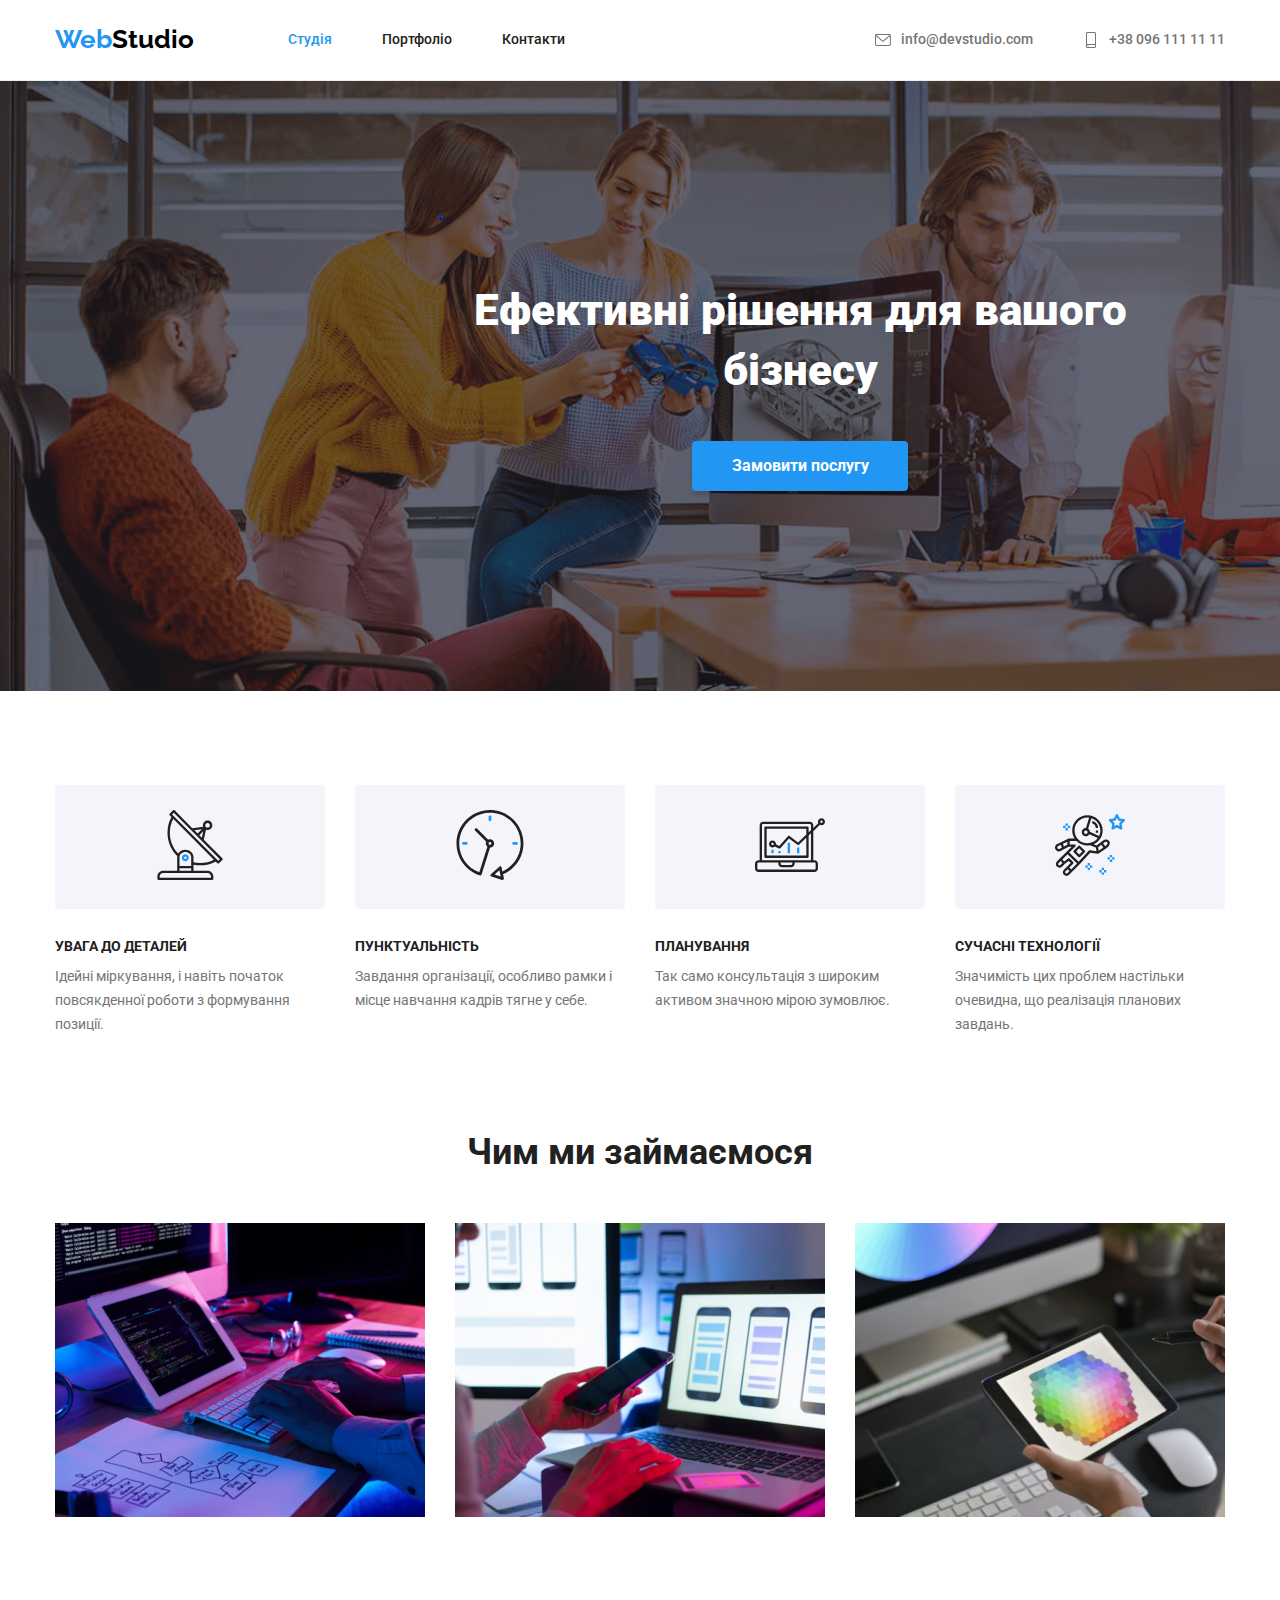
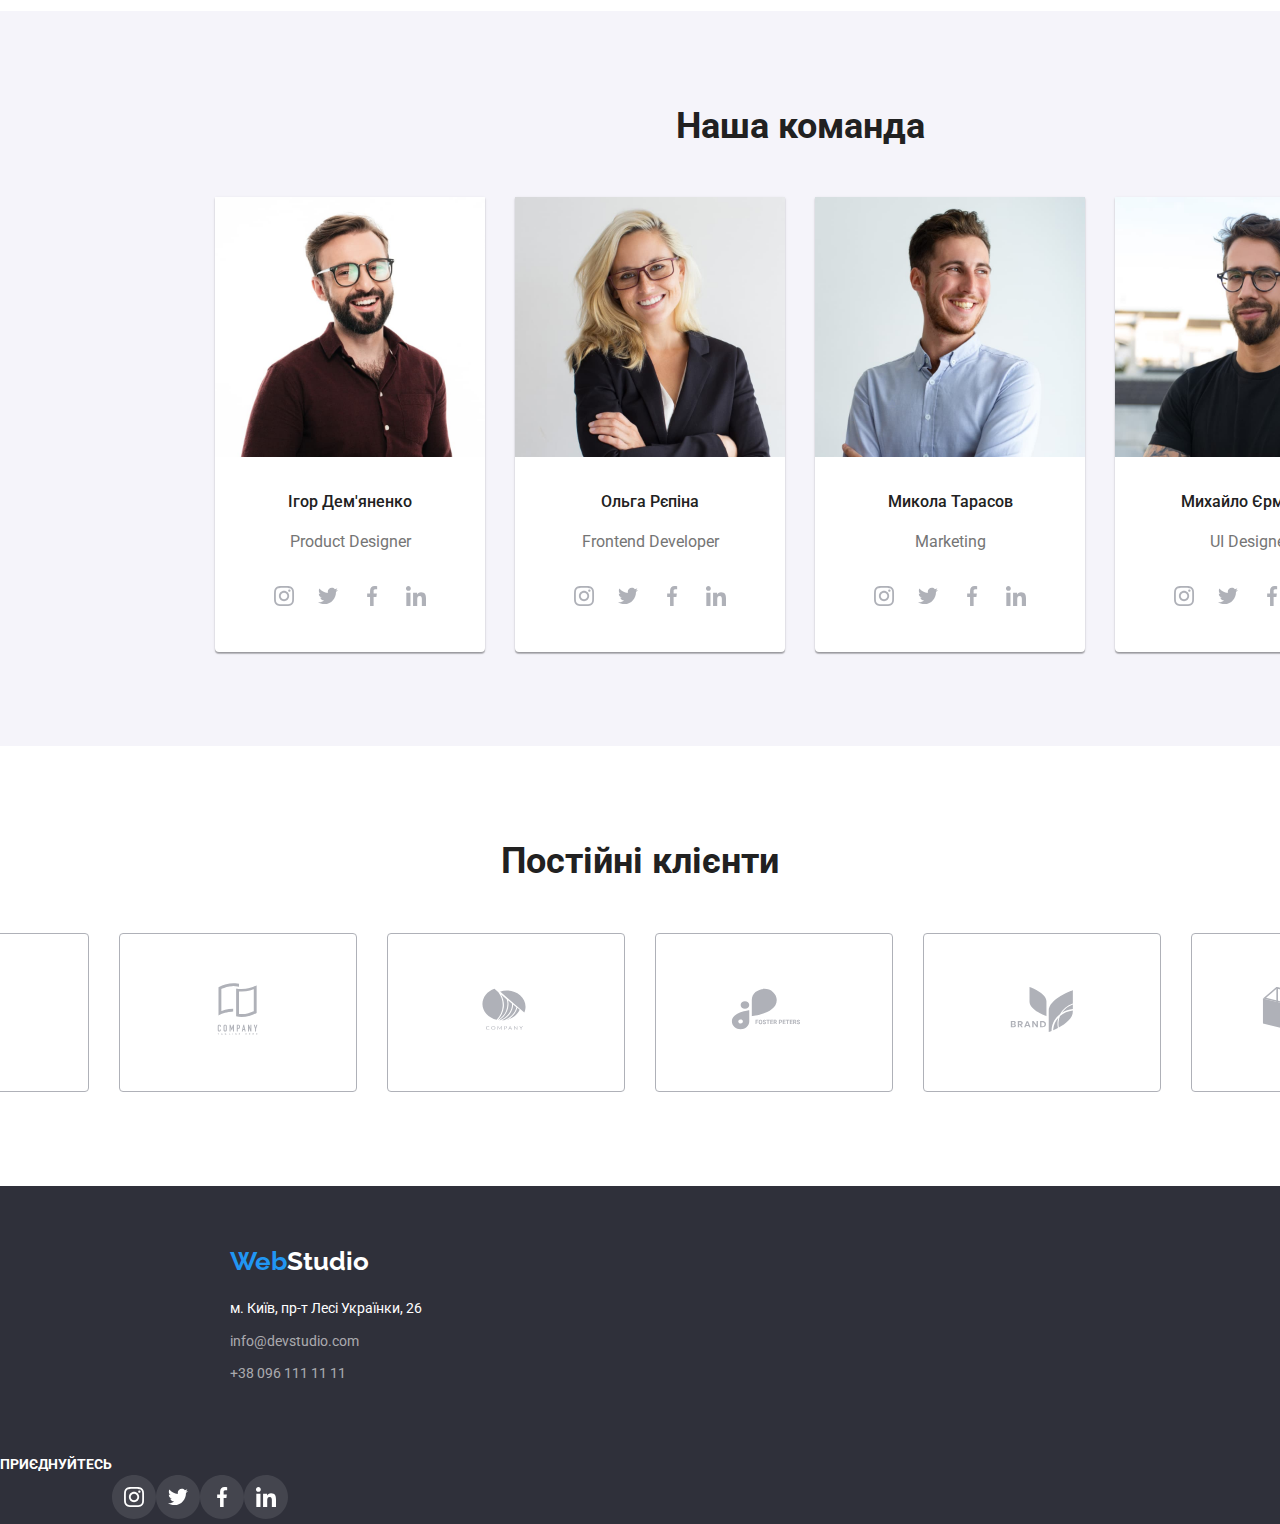
==== index.html @ e1cbcb82 "Add sprite" ====
<!DOCTYPE html>
<html lang="ru">
  <head>
    <meta charset="UTF-8" />
    <meta http-equiv="X-UA-Compatible" content="IE=edge" />
    <meta name="viewport" content="width=device-width, initial-scale=1.0" />
    <title>Git rules!</title>
    <link rel="preconnect" href="https://fonts.googleapis.com" />
    <link rel="preconnect" href="https://fonts.gstatic.com" crossorigin />
    <link
      href="https://fonts.googleapis.com/css2?family=Raleway:wght@700&family=Roboto:wght@400;500;700;900&display=swap"
      rel="stylesheet"
    />
    <link
      rel="stylesheet"
      href="https://cdnjs.cloudflare.com/ajax/libs/modern-normalize/1.1.0/modern-normalize.min.css"
    />
    <link rel="stylesheet" href="./css/styles.css" />
  </head>

  <body>
    <header class="header-border">
      <div class="conteiner main-nav">
        <nav class="main-nav">
          <a href="index.html" class="logo"><span>Web</span>Studio</a>
          <ul class="site-nav nav-item list indent">
            <li class="item"><a href="" class="nav-link current">Студія</a></li>
            <li class="item"><a href="portfolio.html" class="nav-link">Портфоліо</a></li>
            <li class="item"><a href="" class="nav-link">Контакти</a></li>
          </ul>
        </nav>
        
        <ul class="auth-nav site-nav list indent">
          <li class="item">
            <a href="#mailto:info@devstudio.com" class="nav-link contacts-header contact-icon"
              ><svg viewBox="0 0 100 100" width="16" class="contact-svg icon shape-codepen">
                <use xlink:href="/images/icons.svg#icon-mail"></use>
              </svg>info@devstudio.com</a
            >
          </li>
          <li class="item">
            <a href="#tel:+380961111111" class="nav-link contacts-header contact-icon"><svg viewBox="0 0 100 100" width="16" class="contact-svg icon shape-codepen">
              <use xlink:href="/images/icons.svg#icon-tel"></use>
            </svg>+38 096 111 11 11</a>
          </li>
        </ul>
      </div>
    </header>
    <main class="main">
      <section class="hero">
        <div class="conteiner">
          <h1 class="hero-text">Ефективні рішення для вашого бізнесу</h1>
          <button type="button" class="hero-btn">Замовити послугу</button>
        </div>
      </section>
      <!-- About -->
      <section class="section">
        <div class="conteiner about-padding">
          <h2 hidden>УВАГА ДО ДЕТАЛЕЙ</h2>
          <ul class="site-nav list about-item">
            <li class="about-flex ">
              <div class="about-icon">
              <svg viewBox="0 0 100 100" width="70" class="icon-element">
                <use xlink:href="/images/icons.svg#icon-antenna"></use>
              </svg></div>
              <h3 class="about-title">УВАГА ДО ДЕТАЛЕЙ</h3>
              <p class="about-text">
                Ідейні міркування, і навіть початок повсякденної роботи з формування позиції.
              </p>
            </li>
            <li class="about-flex">
              <div class="about-icon">
                <svg viewBox="0 0 100 100" width="70" class="icon-element">
                  <use xlink:href="/images/icons.svg#icon-clock"></use>
                </svg></div>
              <h3 class="about-title">ПУНКТУАЛЬНІСТЬ</h3>
              <p class="about-text">
                Завдання організації, особливо рамки і місце навчання кадрів тягне у себе.
              </p>
            </li>
            <li class="about-flex">
              <div class="about-icon">
                <svg viewBox="0 0 100 100" width="70" class="icon-element">
                  <use xlink:href="/images/icons.svg#icon-diagram"></use>
                </svg></div>
              <h3 class="about-title">ПЛАНУВАННЯ</h3>
              <p class="about-text">
                Так само консультація з широким активом значною мірою зумовлює.
              </p>
            </li>
            <li class="about-flex">
              <div class="about-icon">
                <svg viewBox="0 0 100 100" width="70" class="icon-element">
                  <use xlink:href="/images/icons.svg#icon-astronaut"></use>
                </svg></div>
              <h3 class="about-title">СУЧАСНІ ТЕХНОЛОГІЇ</h3>
              <p class="about-text">
                Значимість цих проблем настільки очевидна, що реалізація планових завдань.
              </p>
            </li>
          </ul>
        </div>
      </section>
      <section>
        <div class="conteiner img">
          <h2 class="img-title">Чим ми займаємося</h2>
          <ul class="site-nav list img-item">
            <li class="img-flex">
              <img src="./images/tablet.jpg" alt="Планшет клавіатура" width="370" />
            </li>
            <li class="img-flex">
              <img src="./images/phone.jpg" alt="Телефон" width="370" />
            </li>
            <li class="img-flex">
              <img src="./images/tablet-2.jpg" alt="Планшет" width="370" />
            </li>
          </ul>
        </div>
      </section>
      <section class="team-our section">
        <div class="conteiner team">
          <h2 class="general-title">Наша команда</h2>
          <ul class="site-nav list team-item">
            <li class="team-flex team-bgc">
              <img src="./images/human-1.jpg" alt="Ігор Дем'яненко" width="270" />
              <div class="container-name">
                <h3 class="name">Ігор Дем'яненко</h3>
                <p class="name-text">Product Designer</p>
                <ul class="team-social list">
                  <li class="social-item">
                    <a href="">
                      <svg viewBox="0 0 100 100" width="44" class="icon shape-codepen">
                        <use xlink:href="/images/icons.svg#icon-instagram"></use>
                      </svg>
                    </a>
                  </li>
                  <li class="social-item">
                    <a href="">
                      <svg viewBox="0 0 100 100" width="44" class="icon shape-codepen">
                        <use xlink:href="/images/icons.svg#icon-twitter"></use>
                      </svg>
                    </a></li>
                  <li class="social-item">
                    <a href="">
                      <svg viewBox="0 0 100 100" width="44" class="icon shape-codepen">
                        <use xlink:href="/images/icons.svg#icon-facebook"></use>
                      </svg>
                    </a></li>
                  <li class="social-item">
                    <a href="">
                      <svg viewBox="0 0 100 100" width="44" class="icon shape-codepen">
                        <use xlink:href="/images/icons.svg#icon-linkedin"></use>
                      </svg>
                    </a></li>
                </ul>
              </div>
            </li>
            <li class="team-flex team-bgc">
              <img src="./images/human-2.jpg" alt="Ольга Рєпіна" width="270" />
              <div class="container-name">
                <h3 class="name">Ольга Рєпіна</h3>
                <p class="name-text">Frontend Developer</p>
                <ul class="team-social list">
                  <li class="social-item">
                    <a href="">
                      <svg viewBox="0 0 100 100" width="44" class="icon shape-codepen">
                        <use xlink:href="/images/icons.svg#icon-instagram"></use>
                      </svg>
                    </a>
                  </li>
                  <li class="social-item">
                    <a href="">
                      <svg viewBox="0 0 100 100" width="44" class="icon shape-codepen">
                        <use xlink:href="/images/icons.svg#icon-twitter"></use>
                      </svg>
                    </a></li>
                  <li class="social-item">
                    <a href="">
                      <svg viewBox="0 0 100 100" width="44" class="icon shape-codepen">
                        <use xlink:href="/images/icons.svg#icon-facebook"></use>
                      </svg>
                    </a></li>
                  <li class="social-item">
                    <a href="">
                      <svg viewBox="0 0 100 100" width="44" class="icon shape-codepen">
                        <use xlink:href="/images/icons.svg#icon-linkedin"></use>
                      </svg>
                    </a></li>
                </ul>
              </div>
            </li>
            <li class="team-flex team-bgc">
              <img src="./images/human-3.jpg" alt="Микола Тарасов" width="270" />
              <div class="container-name">
                <h3 class="name">Микола Тарасов</h3>
                <p class="name-text">Marketing</p>
                <ul class="team-social list">
                  <li class="social-item">
                    <a href="">
                      <svg viewBox="0 0 100 100" width="44" class="icon shape-codepen">
                        <use xlink:href="/images/icons.svg#icon-instagram"></use>
                      </svg>
                    </a>
                  </li>
                  <li class="social-item">
                    <a href="">
                      <svg viewBox="0 0 100 100" width="44" class="icon shape-codepen">
                        <use xlink:href="/images/icons.svg#icon-twitter"></use>
                      </svg>
                    </a></li>
                  <li class="social-item">
                    <a href="">
                      <svg viewBox="0 0 100 100" width="44" class="icon shape-codepen">
                        <use xlink:href="/images/icons.svg#icon-facebook"></use>
                      </svg>
                    </a></li>
                  <li class="social-item">
                    <a href="">
                      <svg viewBox="0 0 100 100" width="44" class="icon shape-codepen">
                        <use xlink:href="/images/icons.svg#icon-linkedin"></use>
                      </svg>
                    </a></li>
                </ul>
              </div>
            </li>
            <li class="team-flex team-bgc">
              <img src="./images/human-4.jpg" alt="Михайло Єрмаков" width="270" />
              <div class="container-name">
                <h3 class="name">Михайло Єрмаков</h3>
                <p class="name-text">UI Designer</p>
                <ul class="team-social list">
                  <li class="social-item">
                    <a href="">
                      <svg viewBox="0 0 100 100" width="44" class="icon shape-codepen">
                        <use xlink:href="/images/icons.svg#icon-instagram"></use>
                      </svg>
                    </a>
                  </li>
                  <li class="social-item">
                    <a href="">
                      <svg viewBox="0 0 100 100" width="44" class="icon shape-codepen">
                        <use xlink:href="/images/icons.svg#icon-twitter"></use>
                      </svg>
                    </a></li>
                  <li class="social-item">
                    <a href="">
                      <svg viewBox="0 0 100 100" width="44" class="icon shape-codepen">
                        <use xlink:href="/images/icons.svg#icon-facebook"></use>
                      </svg>
                    </a></li>
                  <li class="social-item">
                    <a href="">
                      <svg viewBox="0 0 100 100" width="44" class="icon shape-codepen">
                        <use xlink:href="/images/icons.svg#icon-linkedin"></use>
                      </svg>
                    </a></li>
                </ul>
              </div>
            </li>
          </ul>
        </div>
      </section>
      <section class="clients">
        <h2 class="clients-title">Постійні клієнти</h2>
        <ul class="list clients-list">
          <li class="clients-logo"><a class="client-link" href="">
            <svg viewBox="0 0 106 60" width="106" height="60" class="icon-clients clients-border">
              <use xlink:href="/images/icons.svg#icon-client1"></use>
            </svg>
          </a></li>
          <li class="clients-logo"><a href="">
            <svg viewBox="0 0 100 100" width="106" class="icon shape-codepen">
              <use xlink:href="/images/icons.svg#icon-client4"></use>
            </svg>
          </a></li>
          <li class="clients-logo"><a href="">
            <svg viewBox="0 0 100 100" width="106" class="icon shape-codepen">
              <use xlink:href="/images/icons.svg#icon-client2"></use>
            </svg>
          </a></li>
          <li class="clients-logo"><a href="">
            <svg viewBox="0 0 100 100" width="106" class="icon shape-codepen">
              <use xlink:href="/images/icons.svg#icon-client5"></use>
            </svg>
          </a></li>
          <li class="clients-logo"><a href="">
            <svg viewBox="0 0 100 100" width="106" class="icon shape-codepen">
              <use xlink:href="/images/icons.svg#icon-client3"></use>
            </svg>
          </a></li>
          <li class="clients-logo"><a href="">
            <svg viewBox="0 0 100 100" width="106" class="icon shape-codepen">
              <use xlink:href="/images/icons.svg#icon-client6"></use>
            </svg>
          </a></li>
        </ul>
      </section>
    </main>
    <footer class="footer-item">
      <div class="conteiner footer-padding">
        <a href="index.html" class="logo logo-footer logo-top"><span>Web</span>Studio</a>
        <address class="address-footer">
          <ul class="list footer-flex">
            <li class="footer-link">
              <a
                href="https://goo.gl/maps/oDGecrBfa1tS1iLr5"
                target="_blank"
                rel="noopener nofollow noreferrer"
                class="address-list"
                >м. Київ, пр-т Лесі Українки, 26</a
              >
            </li>
            <li class="footer-link">
              <a
                id="mailto:info@devstudio.com"
                href="mailto:info@devstudio.com"
                class="address-list contacts"
                >info@devstudio.com</a
              >
            </li>
            <li class="footer-link">
              <a id="tel:+380961111111" href="tel:+380961111111" class="address-list contacts"
                >+38 096 111 11 11</a
              >
            </li>
          </ul>
        </div>
        </address>

      <div class="social-footer">
        <p><b class="title-soc">приєднуйтесь</b></p>
        <ul class="social-list list color-fill">
          <li><a href="">
            <svg viewBox="0 0 100 100" width="44" class="icon-footer shape-codepen">
              <use xlink:href="/images/icons.svg#icon-instagram-f"></use>
            </svg>
          </a></li>
          <li><a href="">
            <svg viewBox="0 0 100 100" width="44" class="icon shape-codepen">
              <use xlink:href="/images/icons.svg#icon-twitter-f"></use>
            </svg>
          </a></li>
          <li><a href="">
            <svg viewBox="0 0 100 100" width="44" class="icon shape-codepen">
              <use xlink:href="/images/icons.svg#icon-facebook-f"></use>
            </svg>
          </a></li>
          <li><a href="">
            <svg viewBox="0 0 100 100" width="44" class="icon shape-codepen">
              <use xlink:href="/images/icons.svg#icon-linkedin-f"></use>
            </svg>
          </a></li>
        </ul>
      </div>
    </footer>
  </body>
</html>
---- css/styles.css ----
body {
  font-family: 'Roboto', sans-serif;
  font-size: 16px;
  color: #212121;
}

:root {
  --transitional-text-color: #2196f3;
  --title-text-color: #212121;
  --logo-text-color: #000000;
  --grey-text-color: #757575;
  --btn-background-filter: #f5f4fa;
  --btn-white-color: #ffffff;
  --color-fon-site: #2f303a;
  --rgba-text-color: rgba(255, 255, 255, 0.6);
  --bgc-border-portfolio: #eeeeee;
  --border-icon-logo: #AFB1B8;
}

h1,
h2,
h3,
p,
ul {
  margin: 0;
}

img {
  display: block;
}

.conteiner {
  margin: 0 auto;
  padding: 0 auto;
  width: 1200px;
  padding-left: 15px;
  padding-right: 15px;
}

.header-border {
  border-bottom-width: 1px;
  border-bottom-style: solid;
  border-color: #ececec;
}

.logo {
  text-decoration: none;
  font-family: 'Raleway', sans-serif;
  font-weight: 700;
  font-size: 26px;
  line-height: 1.2;
  color: var(--logo-text-color);
}

.logo span {
  color: var(--transitional-text-color);
}

.list {
  padding: 0;
  margin: 0;
  list-style: none;
}

/* Site nav */
.main-nav {
  display: flex;
  align-items: center;
}

.site-nav .nav-link {
  text-decoration: none;
}

.site-nav {
  display: flex;
}

.indent {
  margin-left: 94px;
}

.nav-item .item + .item {
  margin-left: 50px;
}

.nav-link {
  display: block;
  color: var(--title-text-color);
  font-weight: 500;
  font-size: 14px;
  line-height: 1.14;
  padding-top: 32px;
  padding-bottom: 32px;
}

.auth-nav {
  display: flex;
  margin-left: auto;
}

.auth-nav .item + .item {
  margin-left: 50px;
}

.contacts-header {
  color: var(--grey-text-color);
}

.contact-svg {
  margin: 0;
  padding: 0;
  margin-right: 10px;
}

.site-nav .nav-link:hover,
.site-nav .nav-link:focus {
  color: var(--transitional-text-color);
}

.site-nav .nav-link.current {
  color: var(--transitional-text-color);
}

/* Portfolio */
.btn-text {
  list-style: none;
}

.cards {
  margin: 0 auto;
  padding-top: 94px;
  padding-bottom: 94px;
}

.auth-btn {
  display: flex;
  align-items: center;
  margin-left: 0;
  margin-right: 0;
  padding-left: 0;
  justify-content: center;
  margin-bottom: 50px;
}

.auth-btn .inted-btn + .inted-btn {
  margin-left: 8px;
}

.btn-filter {
  font-family: 'Roboto', sans-serif;
  font-weight: 500;
  font-size: 16px;
  text-align: center;
  line-height: 1.6;
  color: var(--title-text-color);
  background: var(--btn-background-filter);
  border-radius: 4px;
  padding: 6px 32px;
  border: none;
  cursor: pointer;
  min-width: 73px;
}

.btn-filter:hover,
.btn-filter:focus {
  color: var(--btn-white-color);
  background: var(--transitional-text-color);
  box-shadow: 0px 3px 1px rgba(0, 0, 0, 0.1), 0px 1px 2px rgba(0, 0, 0, 0.08),
    0px 2px 2px rgba(0, 0, 0, 0.12);
  border-radius: 4px;
}

.about-cards {
  display: flex;
  flex-wrap: wrap;
  /* gap: 30px; */
}

.cards-flex {
  width: 370px;
  margin-right: 30px;
  margin-bottom: 30px;
}

.cards-flex:hover {
  box-shadow: 0px 1px 1px rgba(0, 0, 0, 0.12), 0px 4px 4px rgba(0, 0, 0, 0.06), 1px 4px 6px rgba(0, 0, 0, 0.16);
}

.cards-flex:nth-child(3n) {
  margin-right: 0;
}

.cards-flex:nth-child(n + 7) {
  margin-bottom: 0;
}

.cards-title {
  margin-bottom: 4px;
  font-weight: 700;
  font-size: 18px;
  line-height: 2;
  color: var(--title-text-color);
}

.cards-text {
  line-height: 1.87;
  color: var(--grey-text-color);
}

.container-cards {
  padding: 20px 24px;
  border-left: 1px solid var(--bgc-border-portfolio);
  border-bottom: 1px solid var(--bgc-border-portfolio);
  border-right: 1px solid var(--bgc-border-portfolio);
  margin-top: -4px;
}

/* Maim section */
.hero {
  background: var(--color-fon-site);
  text-align: center;
  width: 1600px;
  background-image: linear-gradient(rgba(47, 48, 58, 0.4), rgba(47, 48, 58, 0.4)),
    url(../images/bg-fon.png);
  background-repeat: no-repeat;
  background-size: cover;
  margin-right: auto;
  margin-left: auto;
  padding-top: 200px;
  padding-bottom: 200px;
}

.hero-text {
  margin: 0 auto;
  margin-bottom: 40px;
  font-weight: 900;
  font-size: 44px;
  line-height: 1.36;
  color: var(--btn-white-color);
  width: 696px;
}

.hero-btn {
  margin: 0 auto;
  font-family: 'Roboto', sans-serif;
  font-weight: 700;
  font-size: 16px;
  line-height: 1.9;
  text-align: center;
  color: var(--btn-white-color);
  background: var(--transitional-text-color);
  box-shadow: 0px 4px 4px rgba(0, 0, 0, 0.15);
  border-radius: 4px;
  padding: 10px 34px;
  border: none;
  min-width: 216px;
  /* cursor: pointer; */
}

/* About section */
.about-title {
  margin-top: 0;
  margin-bottom: 10px;
  font-weight: 700;
  font-size: 14px;
  line-height: 1.14;
  color: var(--title-text-color);
}

.conteiner.about-text {
  margin-top: 0;
  padding-bottom: 0;
}

.section {
  padding-top: 94px;
  padding-bottom: 94px;
}

.about-icon {
  background: #f5f4fa;
  padding: 25px 100px;
  border-radius: 4px;
  margin-bottom: 30px;
}

.about-item {
  display: flex;
  flex-wrap: wrap;
}

.about-flex {
  width: 270px;
  margin-right: 30px;
}

.about-flex:nth-child(4n) {
  margin-right: 0;
}

.about-text {
  margin-top: 0;
  margin-bottom: 0;
  font-size: 14px;
  line-height: 1.7;
  color: var(--grey-text-color);
}

/* img section */
.img {
  margin: 0 auto;
  padding-bottom: 94px;
}

.img-item {
  flex-wrap: wrap;
}

.img-flex {
  max-width: 370px;
  margin-right: 30px;
}

.img-nogap {
  height: auto;
}

.img-flex:nth-child(3n) {
  margin-right: 0;
}

.img-title {
  margin: 0;
  margin-top: 0;
  margin-bottom: 50px;
  text-align: center;
  font-weight: 700;
  font-size: 36px;
  line-height: 1.17;
  color: var(--title-text-color);
}

.no-gap.img-nogap {
  display: block;
}

.team-our {
  background: var(--btn-background-filter);
  margin-right: auto;
  margin-left: auto;
  width: 1600px;
}

.team {
  margin-top: 0;
  margin-bottom: 0;
}

.team-item {
  display: flex;
  flex-wrap: wrap;
}

.team-flex {
  width: 270px;
  margin-right: 30px;
  box-shadow: 0px 1px 3px rgba(0, 0, 0, 0.12), 0px 1px 1px rgba(0, 0, 0, 0.14),
    0px 2px 1px rgba(0, 0, 0, 0.2);
  border-radius: 0px 0px 4px 4px;
}

.team-flex:nth-child(4n) {
  margin-right: 0;
}
.general-title {
  margin: 0;
  padding-bottom: 50px;
  text-align: center;
  font-weight: 700;
  font-size: 36px;
  line-height: 1.17;
  color: var(--title-text-color);
}

/* Team section */
.name {
  margin: 0 auto;
  margin-bottom: 10px;
  text-align: center;
  font-weight: 500;
  font-size: 16px;
  line-height: 1.9;
  color: var(--title-text-color);
}

.team-bgc {
  background-color: var(--btn-white-color);
}

.name-text {
  margin: 0;
  margin-bottom: 16px;
  font-size: 16px;
  text-align: center;
  line-height: 1.9;
  color: #757575;
}

.team-social {
  display: flex;
  justify-content: center;
}

.container-name {
  padding: 30px 32px;
}

/* Clients section */

.clients {
  padding-top: 94px;
  padding-bottom: 94px;
}

.clients-list {
  display: flex;
  justify-content: center;
  margin: 0;
  padding: 0;
}

.contact-icon {
  display: flex;
  margin: 0;
  padding: 0;
}

.clients-logo {
  margin: 0;
  padding: 0;
  border: 1px solid var(--border-icon-logo);
  border-radius: 4px;
  padding: 23px 65px;
  margin-right: 30px;
}

.icon-clients {
  
}

.clients-logo:nth-child(6n) {
  margin-right: 0;
}

.clients-title {
font-weight: 700;
font-size: 36px;
line-height: 1.2;
text-align: center;
color: var(--title-text-color);
padding-bottom: 50px;
}

/* Footer section */
.logo-footer {
  text-decoration: none;
  font-family: 'Raleway', sans-serif;
  font-weight: 700;
  font-size: 26px;
  line-height: 1.2;
  color: var(--btn-white-color);
  margin-bottom: 20px;
}

.footer-flex {
  width: 231px;
}

.footer-item {
  margin-right: auto;
  margin-left: auto;
  /* margin-top: 0; */
  background-color: var(--color-fon-site);
  width: 1600px;
}

.footer-padding {
  margin-right: 0;
  margin-left: 215px;
  padding-top: 60px;
  padding-bottom: 60px;
}

.address-footer {
  /* margin-right: 0; */
  width: 231px;
}

.logo-top {
  display: inline-block;
}

.address-list {
  text-decoration: none;
  font-style: normal;
  font-size: 14px;
  line-height: 1.7;
  color: var(--btn-white-color);
}

.footer-link {
  margin-top: 0;
  margin-bottom: 9px;
}

.address-list:hover,
.address-list:focus {
  color: var(--transitional-text-color);
  border-radius: 4px;
}

.contacts {
  color: var(--rgba-text-color);
}

.item-socf:nth-child(4n) {
  margin-right: 0;
}

.title-soc {
  font-weight: 700;
  font-size: 14px;
  line-height: 1.2;
  text-transform: uppercase;
  color: var(--btn-white-color);
}

.social-footer {
  display: flex;
}

.social-list {
  display: flex;
  flex-wrap: wrap;
  margin-top: 20px;
}

.color-fill svg {
  fill: #000000;
}
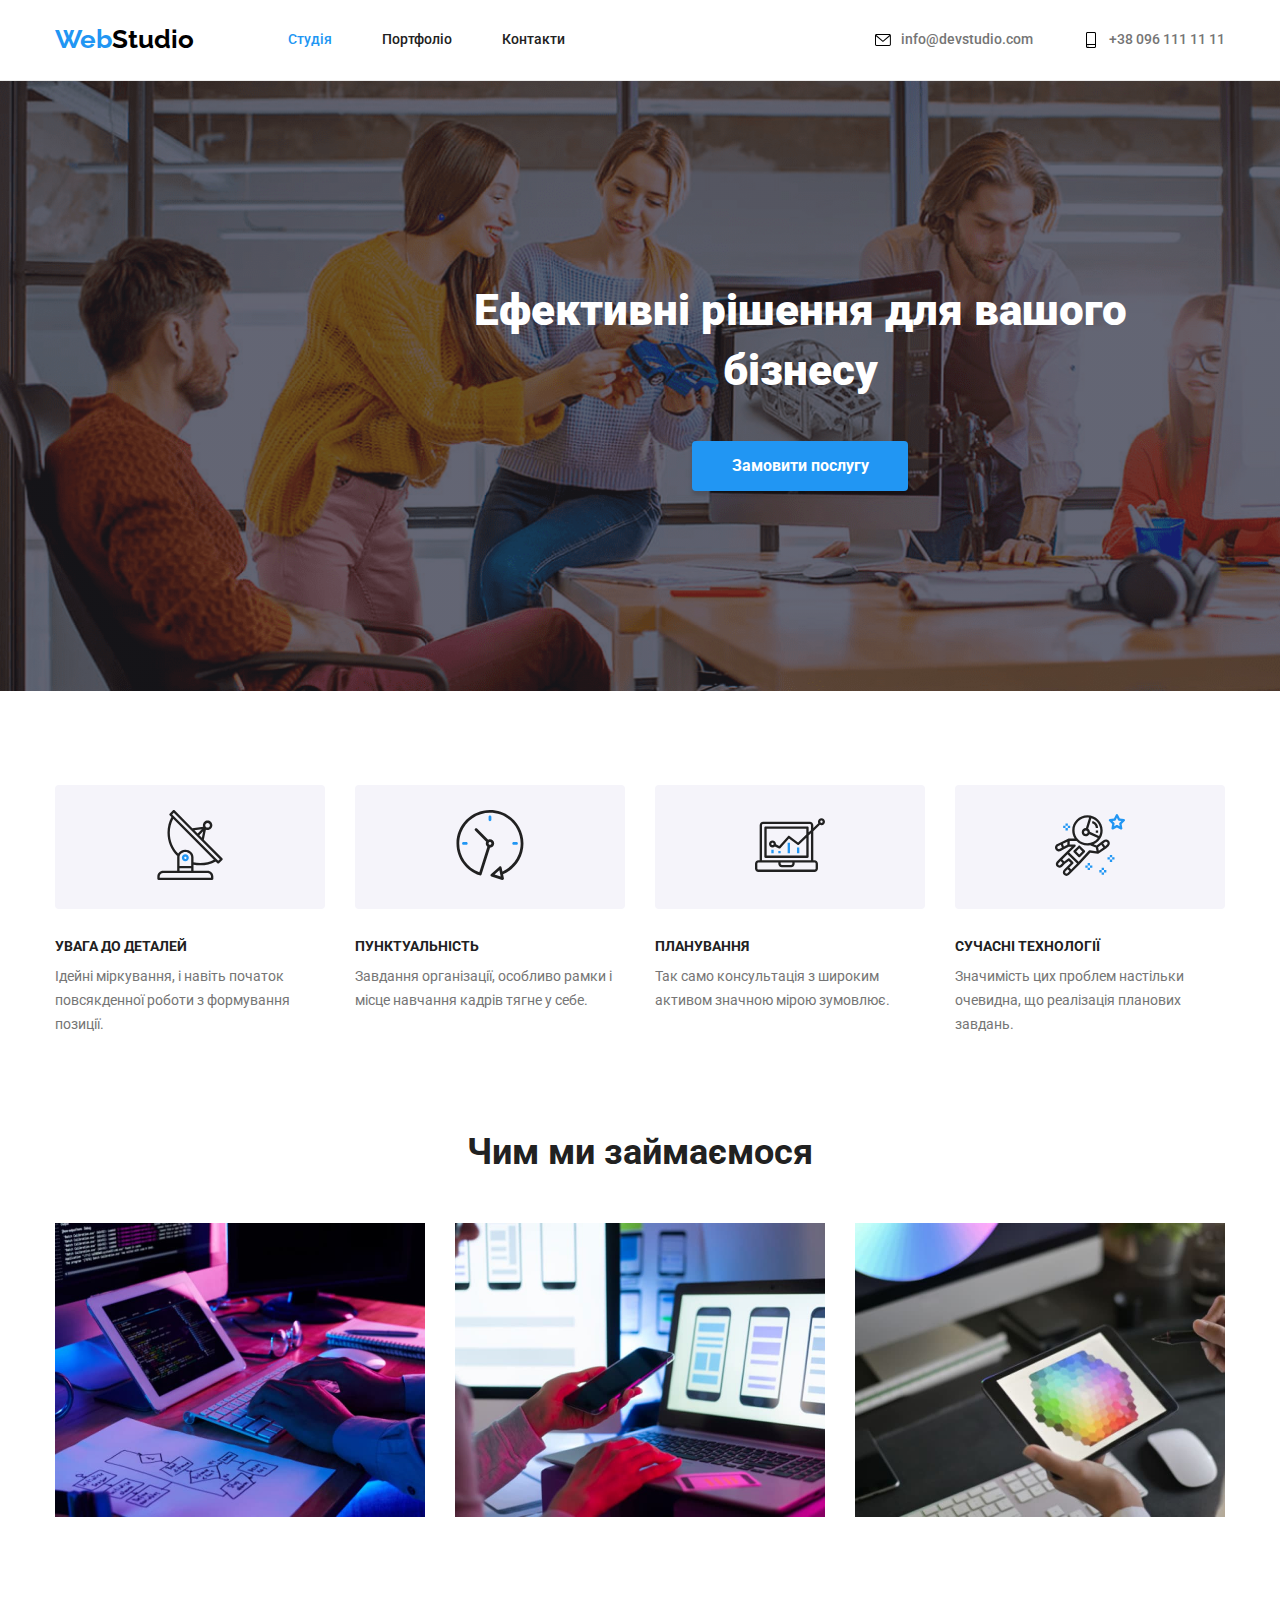
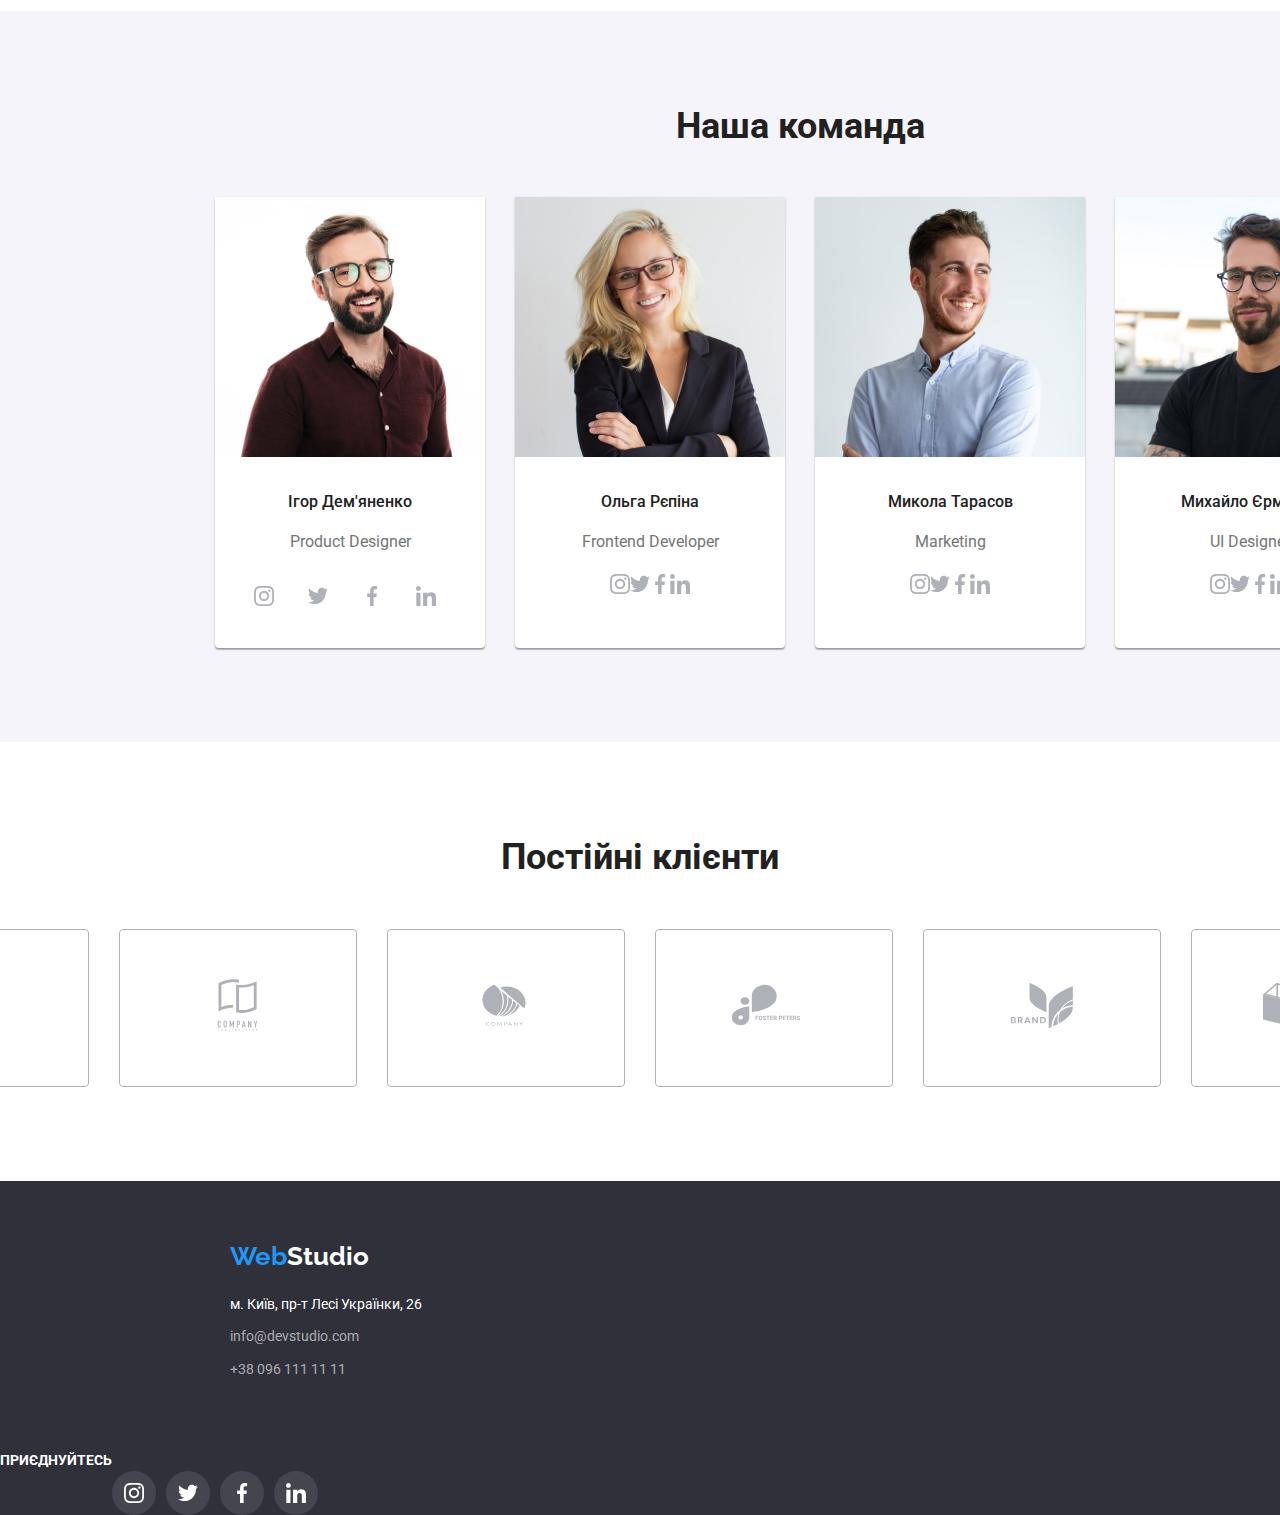
==== commit 0459b804: "add hover (start)" ====
--- a/index.html
+++ b/index.html
@@ -32,14 +32,15 @@
         
         <ul class="auth-nav site-nav list indent">
           <li class="item">
-            <a href="#mailto:info@devstudio.com" class="nav-link contacts-header contact-icon"
+            <a href="#mailto:info@devstudio.com" class="nav-link contacts-header contact-icon color-contact"
               ><svg viewBox="0 0 100 100" width="16" class="contact-svg icon shape-codepen">
                 <use xlink:href="/images/icons.svg#icon-mail"></use>
               </svg>info@devstudio.com</a
             >
           </li>
           <li class="item">
-            <a href="#tel:+380961111111" class="nav-link contacts-header contact-icon"><svg viewBox="0 0 100 100" width="16" class="contact-svg icon shape-codepen">
+            <a href="#tel:+380961111111" class="nav-link contacts-header contact-icon color-contact">
+              <svg viewBox="0 0 100 100" width="16" class="contact-svg icon shape-codepen">
               <use xlink:href="/images/icons.svg#icon-tel"></use>
             </svg>+38 096 111 11 11</a>
           </li>
@@ -128,27 +129,27 @@
                 <p class="name-text">Product Designer</p>
                 <ul class="team-social list">
                   <li class="social-item">
-                    <a href="">
-                      <svg viewBox="0 0 100 100" width="44" class="icon shape-codepen">
+                    <a class="team-icon" href="">
+                      <svg viewBox="0 0 100 100" width="20" class="icon shape-codepen">
                         <use xlink:href="/images/icons.svg#icon-instagram"></use>
                       </svg>
                     </a>
                   </li>
                   <li class="social-item">
-                    <a href="">
-                      <svg viewBox="0 0 100 100" width="44" class="icon shape-codepen">
+                    <a class="team-icon" href="">
+                      <svg viewBox="0 0 100 100" width="20" class="icon shape-codepen">
                         <use xlink:href="/images/icons.svg#icon-twitter"></use>
                       </svg>
                     </a></li>
                   <li class="social-item">
-                    <a href="">
-                      <svg viewBox="0 0 100 100" width="44" class="icon shape-codepen">
+                    <a class="team-icon" href="">
+                      <svg viewBox="0 0 100 100" width="20" class="icon shape-codepen">
                         <use xlink:href="/images/icons.svg#icon-facebook"></use>
                       </svg>
                     </a></li>
                   <li class="social-item">
-                    <a href="">
-                      <svg viewBox="0 0 100 100" width="44" class="icon shape-codepen">
+                    <a class="team-icon" href="">
+                      <svg viewBox="0 0 100 100" width="20" class="icon shape-codepen">
                         <use xlink:href="/images/icons.svg#icon-linkedin"></use>
                       </svg>
                     </a></li>
@@ -163,26 +164,26 @@
                 <ul class="team-social list">
                   <li class="social-item">
                     <a href="">
-                      <svg viewBox="0 0 100 100" width="44" class="icon shape-codepen">
+                      <svg viewBox="0 0 100 100" width="20" class="icon shape-codepen">
                         <use xlink:href="/images/icons.svg#icon-instagram"></use>
                       </svg>
                     </a>
                   </li>
                   <li class="social-item">
                     <a href="">
-                      <svg viewBox="0 0 100 100" width="44" class="icon shape-codepen">
+                      <svg viewBox="0 0 100 100" width="20" class="icon shape-codepen">
                         <use xlink:href="/images/icons.svg#icon-twitter"></use>
                       </svg>
                     </a></li>
                   <li class="social-item">
                     <a href="">
-                      <svg viewBox="0 0 100 100" width="44" class="icon shape-codepen">
+                      <svg viewBox="0 0 100 100" width="20" class="icon shape-codepen">
                         <use xlink:href="/images/icons.svg#icon-facebook"></use>
                       </svg>
                     </a></li>
                   <li class="social-item">
                     <a href="">
-                      <svg viewBox="0 0 100 100" width="44" class="icon shape-codepen">
+                      <svg viewBox="0 0 100 100" width="20" class="icon shape-codepen">
                         <use xlink:href="/images/icons.svg#icon-linkedin"></use>
                       </svg>
                     </a></li>
@@ -197,26 +198,26 @@
                 <ul class="team-social list">
                   <li class="social-item">
                     <a href="">
-                      <svg viewBox="0 0 100 100" width="44" class="icon shape-codepen">
+                      <svg viewBox="0 0 100 100" width="20" class="icon shape-codepen">
                         <use xlink:href="/images/icons.svg#icon-instagram"></use>
                       </svg>
                     </a>
                   </li>
                   <li class="social-item">
                     <a href="">
-                      <svg viewBox="0 0 100 100" width="44" class="icon shape-codepen">
+                      <svg viewBox="0 0 100 100" width="20" class="icon shape-codepen">
                         <use xlink:href="/images/icons.svg#icon-twitter"></use>
                       </svg>
                     </a></li>
                   <li class="social-item">
                     <a href="">
-                      <svg viewBox="0 0 100 100" width="44" class="icon shape-codepen">
+                      <svg viewBox="0 0 100 100" width="20" class="icon shape-codepen">
                         <use xlink:href="/images/icons.svg#icon-facebook"></use>
                       </svg>
                     </a></li>
                   <li class="social-item">
                     <a href="">
-                      <svg viewBox="0 0 100 100" width="44" class="icon shape-codepen">
+                      <svg viewBox="0 0 100 100" width="20" class="icon shape-codepen">
                         <use xlink:href="/images/icons.svg#icon-linkedin"></use>
                       </svg>
                     </a></li>
@@ -231,26 +232,26 @@
                 <ul class="team-social list">
                   <li class="social-item">
                     <a href="">
-                      <svg viewBox="0 0 100 100" width="44" class="icon shape-codepen">
+                      <svg viewBox="0 0 100 100" width="20" class="icon shape-codepen">
                         <use xlink:href="/images/icons.svg#icon-instagram"></use>
                       </svg>
                     </a>
                   </li>
                   <li class="social-item">
                     <a href="">
-                      <svg viewBox="0 0 100 100" width="44" class="icon shape-codepen">
+                      <svg viewBox="0 0 100 100" width="20" class="icon shape-codepen">
                         <use xlink:href="/images/icons.svg#icon-twitter"></use>
                       </svg>
                     </a></li>
                   <li class="social-item">
                     <a href="">
-                      <svg viewBox="0 0 100 100" width="44" class="icon shape-codepen">
+                      <svg viewBox="0 0 100 100" width="20" class="icon shape-codepen">
                         <use xlink:href="/images/icons.svg#icon-facebook"></use>
                       </svg>
                     </a></li>
                   <li class="social-item">
                     <a href="">
-                      <svg viewBox="0 0 100 100" width="44" class="icon shape-codepen">
+                      <svg viewBox="0 0 100 100" width="20" class="icon shape-codepen">
                         <use xlink:href="/images/icons.svg#icon-linkedin"></use>
                       </svg>
                     </a></li>
@@ -260,7 +261,8 @@
           </ul>
         </div>
       </section>
-      <section class="clients">
+      <section class="clients section">
+        <div class="conteiner">
         <h2 class="clients-title">Постійні клієнти</h2>
         <ul class="list clients-list">
           <li class="clients-logo"><a class="client-link" href="">
@@ -294,6 +296,7 @@
             </svg>
           </a></li>
         </ul>
+      </div>
       </section>
     </main>
     <footer class="footer-item">
@@ -330,23 +333,23 @@
       <div class="social-footer">
         <p><b class="title-soc">приєднуйтесь</b></p>
         <ul class="social-list list color-fill">
-          <li><a href="">
-            <svg viewBox="0 0 100 100" width="44" class="icon-footer shape-codepen">
+          <li><a class="fill-fotter" href="">
+            <svg viewBox="0 0 100 100" width="20" class="icon-footer">
               <use xlink:href="/images/icons.svg#icon-instagram-f"></use>
             </svg>
           </a></li>
-          <li><a href="">
-            <svg viewBox="0 0 100 100" width="44" class="icon shape-codepen">
+          <li><a class="fill-fotter" href="">
+            <svg viewBox="0 0 100 100" width="20" class="icon">
               <use xlink:href="/images/icons.svg#icon-twitter-f"></use>
             </svg>
           </a></li>
-          <li><a href="">
-            <svg viewBox="0 0 100 100" width="44" class="icon shape-codepen">
+          <li><a class="fill-fotter" href="">
+            <svg viewBox="0 0 100 100" width="20" class="icon">
               <use xlink:href="/images/icons.svg#icon-facebook-f"></use>
             </svg>
           </a></li>
-          <li><a href="">
-            <svg viewBox="0 0 100 100" width="44" class="icon shape-codepen">
+          <li><a class="fill-fotter" href="">
+            <svg viewBox="0 0 100 100" width="20" class="icon">
               <use xlink:href="/images/icons.svg#icon-linkedin-f"></use>
             </svg>
           </a></li>
--- a/css/styles.css
+++ b/css/styles.css
@@ -412,6 +412,24 @@
   justify-content: center;
 }
 
+.team-icon {
+  display: flex;
+  width: 44px;
+  height: 44px;
+  justify-content: center;
+  margin-right: 10px;
+  background: var(--btn-white-color);
+  border-radius: 50%;
+}
+
+.team-icon:hover {
+  background: var(--transitional-text-color);
+}
+
+.team-icon:nth-child(4n) {
+  margin-right: 0;
+}
+
 .container-name {
   padding: 30px 32px;
 }
@@ -480,7 +498,6 @@
 .footer-item {
   margin-right: auto;
   margin-left: auto;
-  /* margin-top: 0; */
   background-color: var(--color-fon-site);
   width: 1600px;
 }
@@ -546,6 +563,20 @@
   margin-top: 20px;
 }
 
-.color-fill svg {
+/* .color-contact { (перенесу в шапку к контактам)
   fill: #000000;
+} */
+
+.fill-fotter {
+  display: flex;
+  width: 44px;
+  height: 44px;
+  margin-right: 10px;
+background: rgba(255, 255, 255, 0.1);
+border-radius: 50%;
+justify-content: center;
+}
+
+.fill-fotter:hover {
+background: var(--transitional-text-color);
 }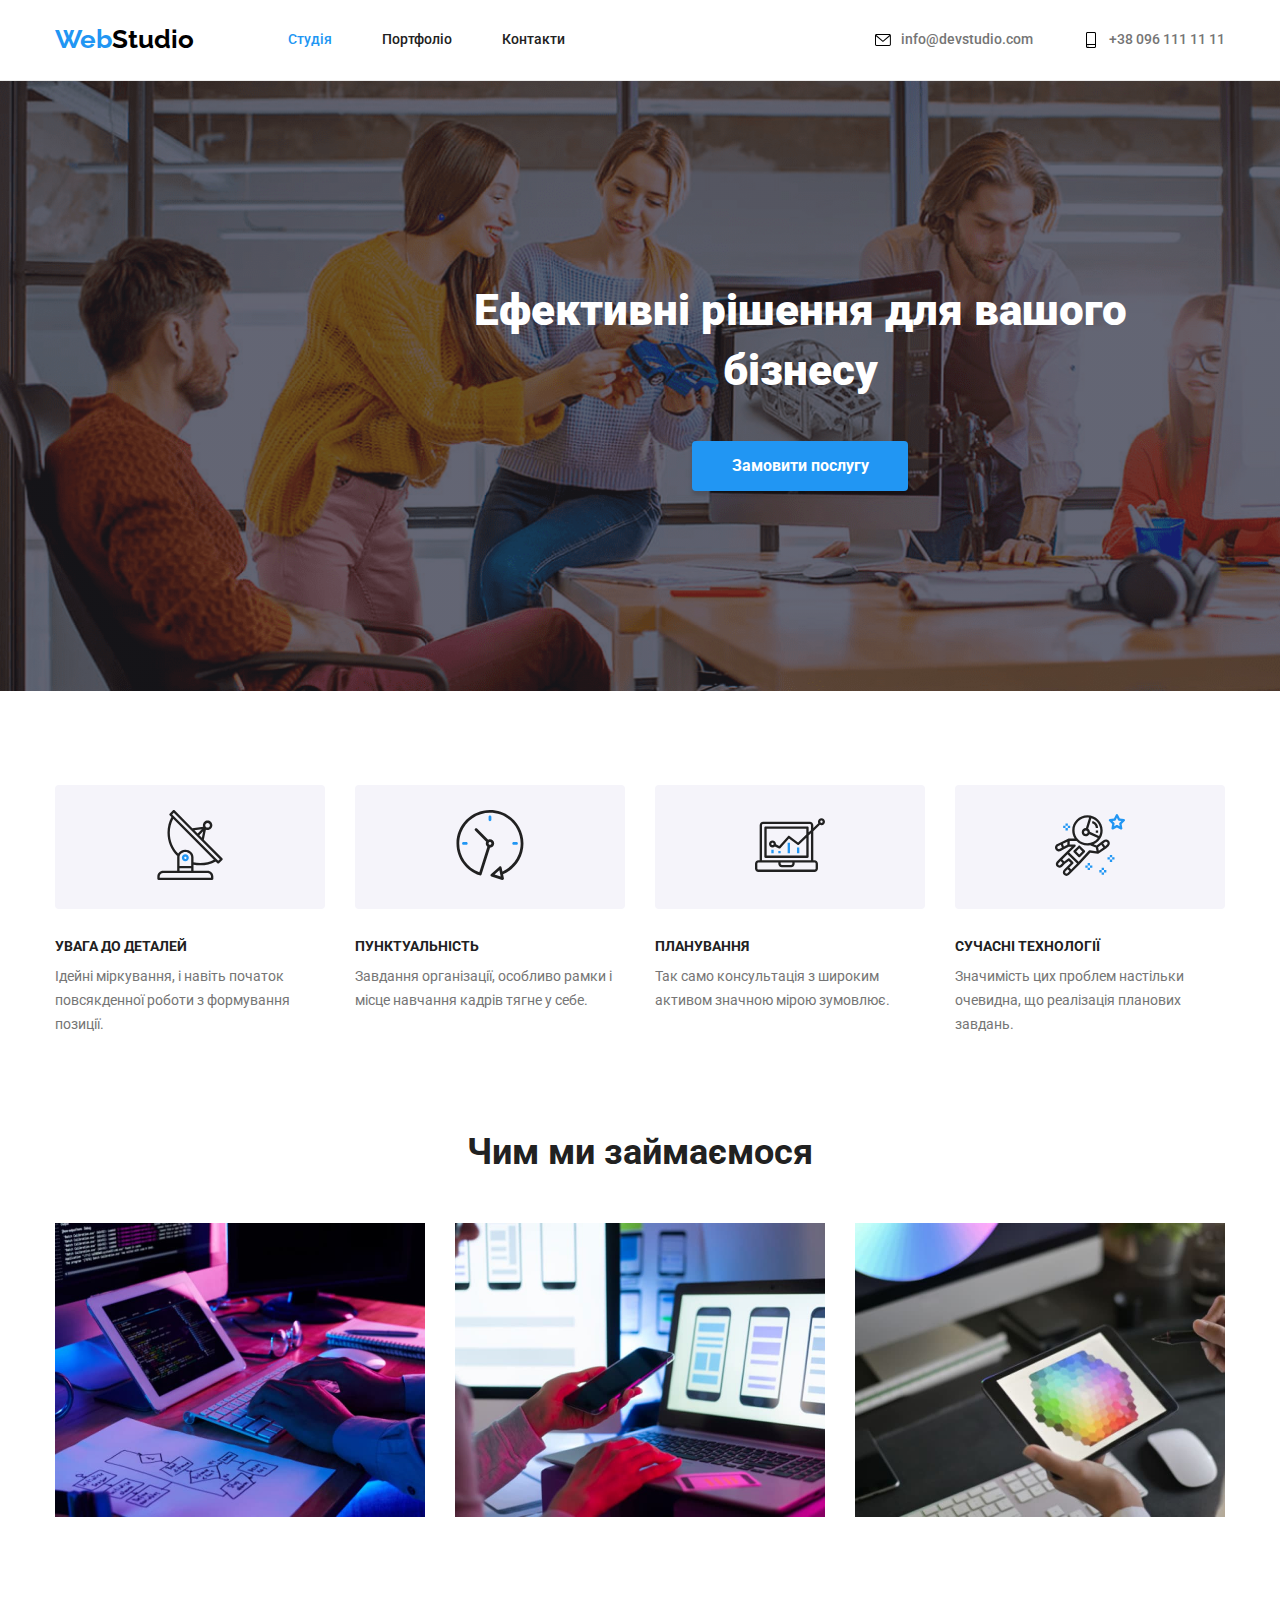
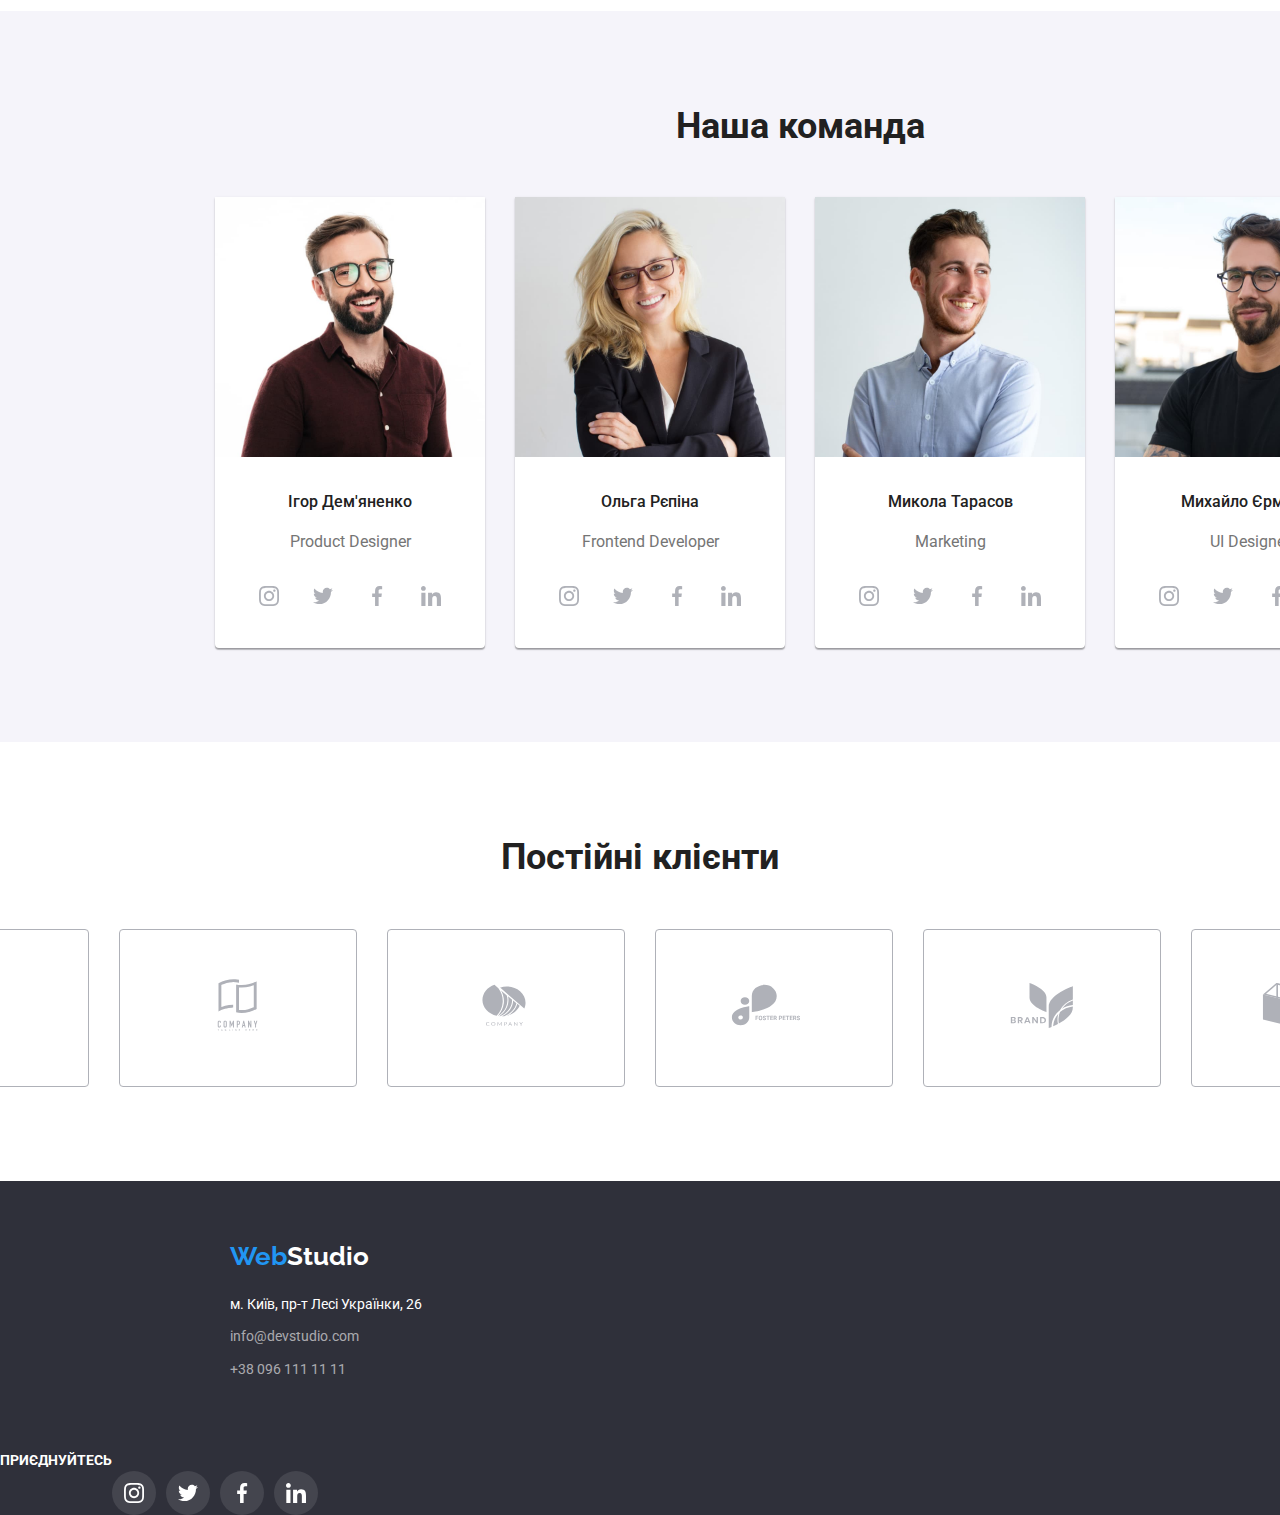
==== commit 0e9b5283: "add hover on Our team" ====
--- a/index.html
+++ b/index.html
@@ -163,26 +163,26 @@
                 <p class="name-text">Frontend Developer</p>
                 <ul class="team-social list">
                   <li class="social-item">
-                    <a href="">
+                    <a class="team-icon" href="">
                       <svg viewBox="0 0 100 100" width="20" class="icon shape-codepen">
                         <use xlink:href="/images/icons.svg#icon-instagram"></use>
                       </svg>
                     </a>
                   </li>
                   <li class="social-item">
-                    <a href="">
+                    <a class="team-icon" href="">
                       <svg viewBox="0 0 100 100" width="20" class="icon shape-codepen">
                         <use xlink:href="/images/icons.svg#icon-twitter"></use>
                       </svg>
                     </a></li>
                   <li class="social-item">
-                    <a href="">
+                    <a class="team-icon" href="">
                       <svg viewBox="0 0 100 100" width="20" class="icon shape-codepen">
                         <use xlink:href="/images/icons.svg#icon-facebook"></use>
                       </svg>
                     </a></li>
                   <li class="social-item">
-                    <a href="">
+                    <a class="team-icon" href="">
                       <svg viewBox="0 0 100 100" width="20" class="icon shape-codepen">
                         <use xlink:href="/images/icons.svg#icon-linkedin"></use>
                       </svg>
@@ -197,26 +197,26 @@
                 <p class="name-text">Marketing</p>
                 <ul class="team-social list">
                   <li class="social-item">
-                    <a href="">
+                    <a class="team-icon" href="">
                       <svg viewBox="0 0 100 100" width="20" class="icon shape-codepen">
                         <use xlink:href="/images/icons.svg#icon-instagram"></use>
                       </svg>
                     </a>
                   </li>
                   <li class="social-item">
-                    <a href="">
+                    <a class="team-icon" href="">
                       <svg viewBox="0 0 100 100" width="20" class="icon shape-codepen">
                         <use xlink:href="/images/icons.svg#icon-twitter"></use>
                       </svg>
                     </a></li>
                   <li class="social-item">
-                    <a href="">
+                    <a class="team-icon" href="">
                       <svg viewBox="0 0 100 100" width="20" class="icon shape-codepen">
                         <use xlink:href="/images/icons.svg#icon-facebook"></use>
                       </svg>
                     </a></li>
                   <li class="social-item">
-                    <a href="">
+                    <a class="team-icon" href="">
                       <svg viewBox="0 0 100 100" width="20" class="icon shape-codepen">
                         <use xlink:href="/images/icons.svg#icon-linkedin"></use>
                       </svg>
@@ -231,26 +231,26 @@
                 <p class="name-text">UI Designer</p>
                 <ul class="team-social list">
                   <li class="social-item">
-                    <a href="">
+                    <a class="team-icon" href="">
                       <svg viewBox="0 0 100 100" width="20" class="icon shape-codepen">
                         <use xlink:href="/images/icons.svg#icon-instagram"></use>
                       </svg>
                     </a>
                   </li>
                   <li class="social-item">
-                    <a href="">
+                    <a class="team-icon" href="">
                       <svg viewBox="0 0 100 100" width="20" class="icon shape-codepen">
                         <use xlink:href="/images/icons.svg#icon-twitter"></use>
                       </svg>
                     </a></li>
                   <li class="social-item">
-                    <a href="">
+                    <a class="team-icon" href="">
                       <svg viewBox="0 0 100 100" width="20" class="icon shape-codepen">
                         <use xlink:href="/images/icons.svg#icon-facebook"></use>
                       </svg>
                     </a></li>
                   <li class="social-item">
-                    <a href="">
+                    <a class="team-icon" href="">
                       <svg viewBox="0 0 100 100" width="20" class="icon shape-codepen">
                         <use xlink:href="/images/icons.svg#icon-linkedin"></use>
                       </svg>
@@ -266,7 +266,7 @@
         <h2 class="clients-title">Постійні клієнти</h2>
         <ul class="list clients-list">
           <li class="clients-logo"><a class="client-link" href="">
-            <svg viewBox="0 0 106 60" width="106" height="60" class="icon-clients clients-border">
+            <svg viewBox="0 0 106 60" width="106" height="60" class="clients-border">
               <use xlink:href="/images/icons.svg#icon-client1"></use>
             </svg>
           </a></li>
--- a/css/styles.css
+++ b/css/styles.css
@@ -417,16 +417,22 @@
   width: 44px;
   height: 44px;
   justify-content: center;
-  margin-right: 10px;
+  /* margin-right: 10px; */
   background: var(--btn-white-color);
   border-radius: 50%;
+  fill: var(--border-icon-logo);
 }
 
 .team-icon:hover {
   background: var(--transitional-text-color);
-}
-
-.team-icon:nth-child(4n) {
+  fill: var(--btn-white-color);
+}
+
+.social-item {
+  margin-right: 10px;
+}
+
+.social-item:nth-child(4n) {
   margin-right: 0;
 }
 
@@ -461,10 +467,6 @@
   border-radius: 4px;
   padding: 23px 65px;
   margin-right: 30px;
-}
-
-.icon-clients {
-  
 }
 
 .clients-logo:nth-child(6n) {
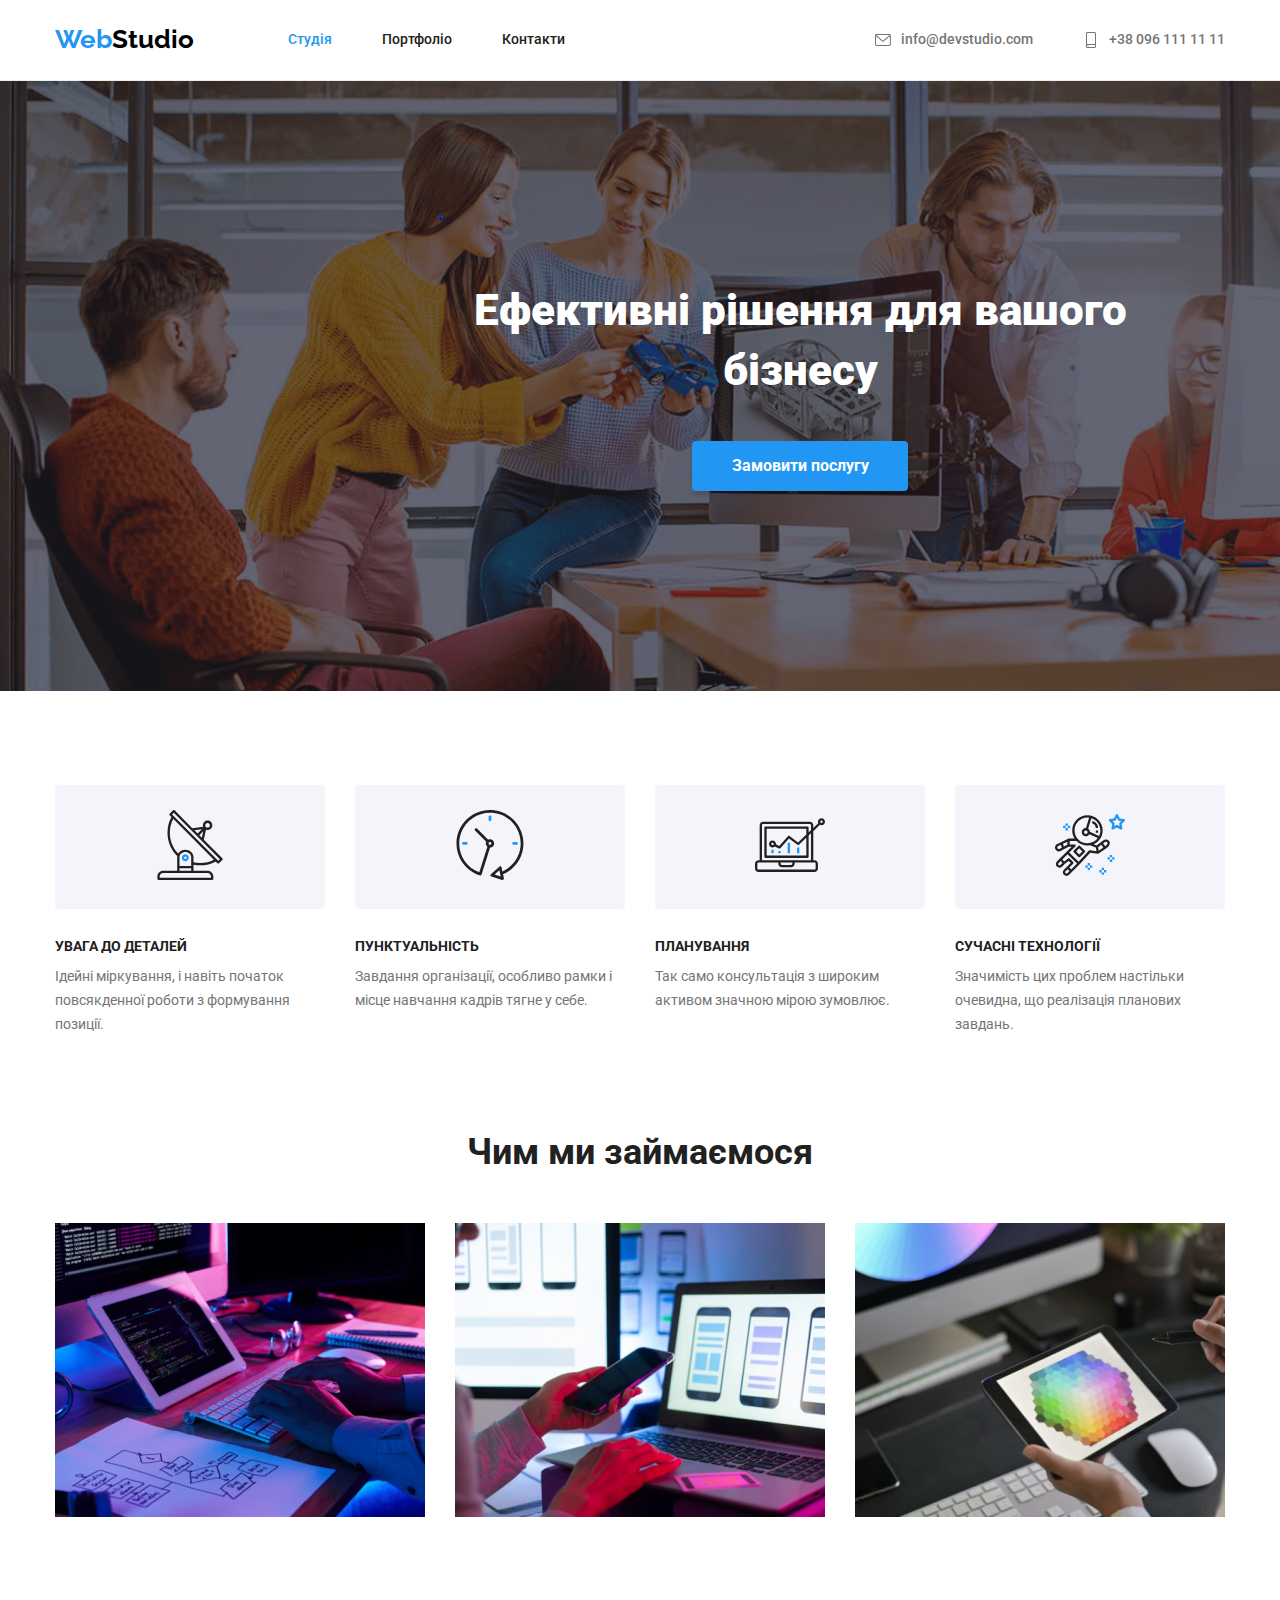
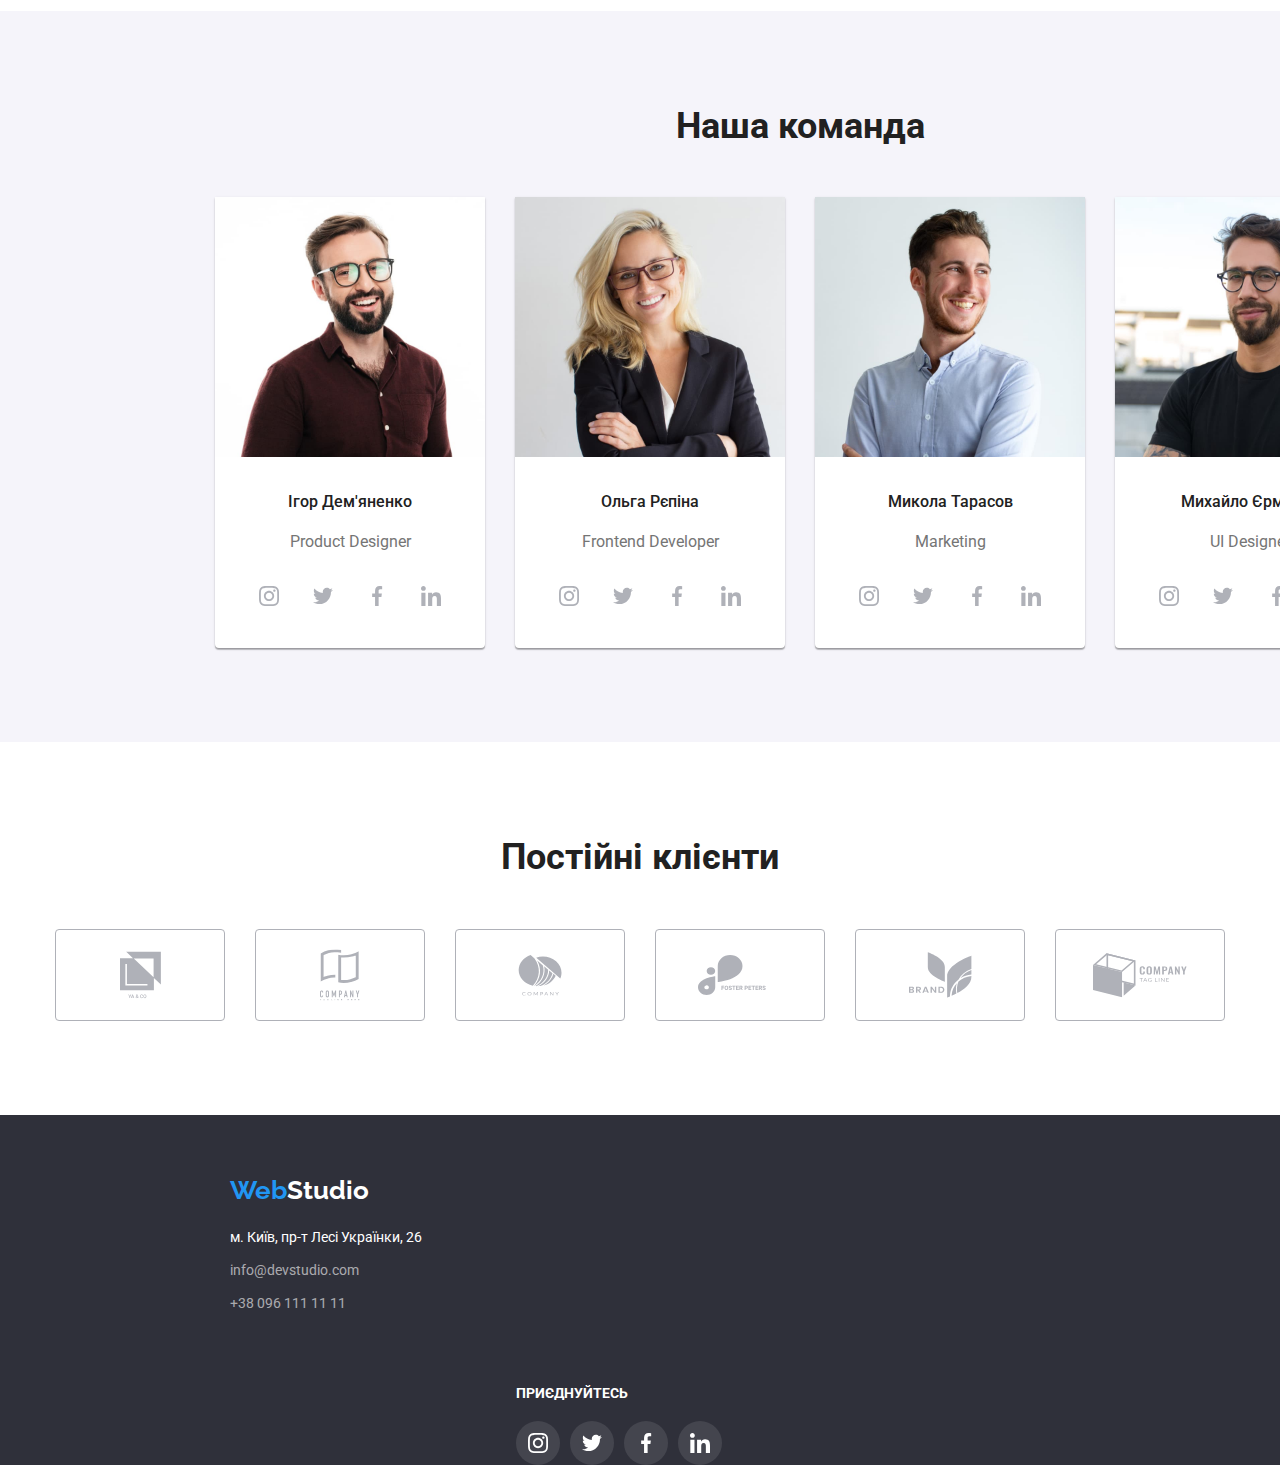
==== commit 0d33d87f: "fixed section Clients" ====
--- a/index.html
+++ b/index.html
@@ -261,37 +261,37 @@
           </ul>
         </div>
       </section>
-      <section class="clients section">
+      <section class="section">
         <div class="conteiner">
         <h2 class="clients-title">Постійні клієнти</h2>
         <ul class="list clients-list">
-          <li class="clients-logo"><a class="client-link" href="">
-            <svg viewBox="0 0 106 60" width="106" height="60" class="clients-border">
+          <li class="client-list"><a class="client-link" href="">
+            <svg viewBox="0 0 28 32" width="41" class="clients-border">
               <use xlink:href="/images/icons.svg#icon-client1"></use>
             </svg>
           </a></li>
-          <li class="clients-logo"><a href="">
-            <svg viewBox="0 0 100 100" width="106" class="icon shape-codepen">
+          <li class="client-list"><a class="client-link" href="">
+            <svg viewBox="0 0 25 32" width="40" class="icon shape-codepen">
+              <use xlink:href="/images/icons.svg#icon-client2"></use>
+            </svg>
+          </a></li>
+          <li class="client-list"><a class="client-link" href="">
+            <svg viewBox="0 0 34 32" width="44" class="icon shape-codepen">
+              <use xlink:href="/images/icons.svg#icon-client3"></use>
+            </svg>
+          </a></li>
+          <li class="client-list"><a class="client-link" href="">
+            <svg viewBox="0 0 65 32" width="84" class="icon shape-codepen">
               <use xlink:href="/images/icons.svg#icon-client4"></use>
             </svg>
           </a></li>
-          <li class="clients-logo"><a href="">
-            <svg viewBox="0 0 100 100" width="106" class="icon shape-codepen">
-              <use xlink:href="/images/icons.svg#icon-client2"></use>
-            </svg>
-          </a></li>
-          <li class="clients-logo"><a href="">
-            <svg viewBox="0 0 100 100" width="106" class="icon shape-codepen">
+          <li class="client-list"><a class="client-link" href="">
+            <svg viewBox="0 0 43 32" width="63" class="icon shape-codepen">
               <use xlink:href="/images/icons.svg#icon-client5"></use>
             </svg>
           </a></li>
-          <li class="clients-logo"><a href="">
-            <svg viewBox="0 0 100 100" width="106" class="icon shape-codepen">
-              <use xlink:href="/images/icons.svg#icon-client3"></use>
-            </svg>
-          </a></li>
-          <li class="clients-logo"><a href="">
-            <svg viewBox="0 0 100 100" width="106" class="icon shape-codepen">
+          <li class="client-list"><a class="client-link" href="">
+            <svg viewBox="0 0 67 32" width="94" class="icon shape-codepen">
               <use xlink:href="/images/icons.svg#icon-client6"></use>
             </svg>
           </a></li>
@@ -331,24 +331,24 @@
         </address>
 
       <div class="social-footer">
-        <p><b class="title-soc">приєднуйтесь</b></p>
+        <h2 class="title-soc">приєднуйтесь</h2>
         <ul class="social-list list color-fill">
-          <li><a class="fill-fotter" href="">
+          <li class="footer-list"><a class="fill-fotter" href="">
             <svg viewBox="0 0 100 100" width="20" class="icon-footer">
               <use xlink:href="/images/icons.svg#icon-instagram-f"></use>
             </svg>
           </a></li>
-          <li><a class="fill-fotter" href="">
+          <li class="footer-list"><a class="fill-fotter" href="">
             <svg viewBox="0 0 100 100" width="20" class="icon">
               <use xlink:href="/images/icons.svg#icon-twitter-f"></use>
             </svg>
           </a></li>
-          <li><a class="fill-fotter" href="">
+          <li class="footer-list"><a class="fill-fotter" href="">
             <svg viewBox="0 0 100 100" width="20" class="icon">
               <use xlink:href="/images/icons.svg#icon-facebook-f"></use>
             </svg>
           </a></li>
-          <li><a class="fill-fotter" href="">
+          <li class="footer-list"><a class="fill-fotter" href="">
             <svg viewBox="0 0 100 100" width="20" class="icon">
               <use xlink:href="/images/icons.svg#icon-linkedin-f"></use>
             </svg>
--- a/css/styles.css
+++ b/css/styles.css
@@ -14,7 +14,7 @@
   --color-fon-site: #2f303a;
   --rgba-text-color: rgba(255, 255, 255, 0.6);
   --bgc-border-portfolio: #eeeeee;
-  --border-icon-logo: #AFB1B8;
+  --border-icon-logo: #afb1b8;
 }
 
 h1,
@@ -184,7 +184,8 @@
 }
 
 .cards-flex:hover {
-  box-shadow: 0px 1px 1px rgba(0, 0, 0, 0.12), 0px 4px 4px rgba(0, 0, 0, 0.06), 1px 4px 6px rgba(0, 0, 0, 0.16);
+  box-shadow: 0px 1px 1px rgba(0, 0, 0, 0.12), 0px 4px 4px rgba(0, 0, 0, 0.06),
+    1px 4px 6px rgba(0, 0, 0, 0.16);
 }
 
 .cards-flex:nth-child(3n) {
@@ -442,14 +443,8 @@
 
 /* Clients section */
 
-.clients {
-  padding-top: 94px;
-  padding-bottom: 94px;
-}
-
 .clients-list {
   display: flex;
-  justify-content: center;
   margin: 0;
   padding: 0;
 }
@@ -460,26 +455,37 @@
   padding: 0;
 }
 
-.clients-logo {
-  margin: 0;
-  padding: 0;
+.client-list {
+  margin-right: 30px;
+}
+
+.client-list:nth-child(6n) {
+  margin-right: 0;
+}
+
+.client-link {
+  display: flex;
+  width: 170px;
+  height: 92px;
   border: 1px solid var(--border-icon-logo);
   border-radius: 4px;
-  padding: 23px 65px;
-  margin-right: 30px;
-}
-
-.clients-logo:nth-child(6n) {
-  margin-right: 0;
+  justify-content: center;
+  fill: var(--border-icon-logo);
+  padding: 16px 32px;
+}
+
+.client-link:hover {
+  border: 1px solid var(--transitional-text-color);
+  fill: var(--transitional-text-color)
 }
 
 .clients-title {
-font-weight: 700;
-font-size: 36px;
-line-height: 1.2;
-text-align: center;
-color: var(--title-text-color);
-padding-bottom: 50px;
+  font-weight: 700;
+  font-size: 36px;
+  line-height: 1.2;
+  text-align: center;
+  color: var(--title-text-color);
+  padding-bottom: 50px;
 }
 
 /* Footer section */
@@ -498,6 +504,8 @@
 }
 
 .footer-item {
+  margin: 0;
+  padding: 0;
   margin-right: auto;
   margin-left: auto;
   background-color: var(--color-fon-site);
@@ -505,14 +513,19 @@
 }
 
 .footer-padding {
+  display: block;
   margin-right: 0;
   margin-left: 215px;
   padding-top: 60px;
   padding-bottom: 60px;
 }
 
+.address-our {
+  display: block;
+  margin-right: 0;
+}
+
 .address-footer {
-  /* margin-right: 0; */
   width: 231px;
 }
 
@@ -548,6 +561,7 @@
 }
 
 .title-soc {
+  margin-bottom: 20px;
   font-weight: 700;
   font-size: 14px;
   line-height: 1.2;
@@ -556,29 +570,41 @@
 }
 
 .social-footer {
-  display: flex;
+display: block;
+margin-left: 516px;
+width: 206px;
 }
 
 .social-list {
   display: flex;
   flex-wrap: wrap;
-  margin-top: 20px;
-}
-
-/* .color-contact { (перенесу в шапку к контактам)
-  fill: #000000;
-} */
+}
+
+.color-contact {
+  fill: var(--grey-text-color);
+}
+
+.color-contact:hover {
+  fill: var(--transitional-text-color);
+}
 
 .fill-fotter {
   display: flex;
   width: 44px;
   height: 44px;
+  background: rgba(255, 255, 255, 0.1);
+  border-radius: 50%;
+  justify-content: center;
+}
+
+.footer-list {
   margin-right: 10px;
-background: rgba(255, 255, 255, 0.1);
-border-radius: 50%;
-justify-content: center;
-}
+}
+
+.footer-list:nth-child(4n) {
+  margin-right: 0;
+} 
 
 .fill-fotter:hover {
-background: var(--transitional-text-color);
-}+  background: var(--transitional-text-color);
+}
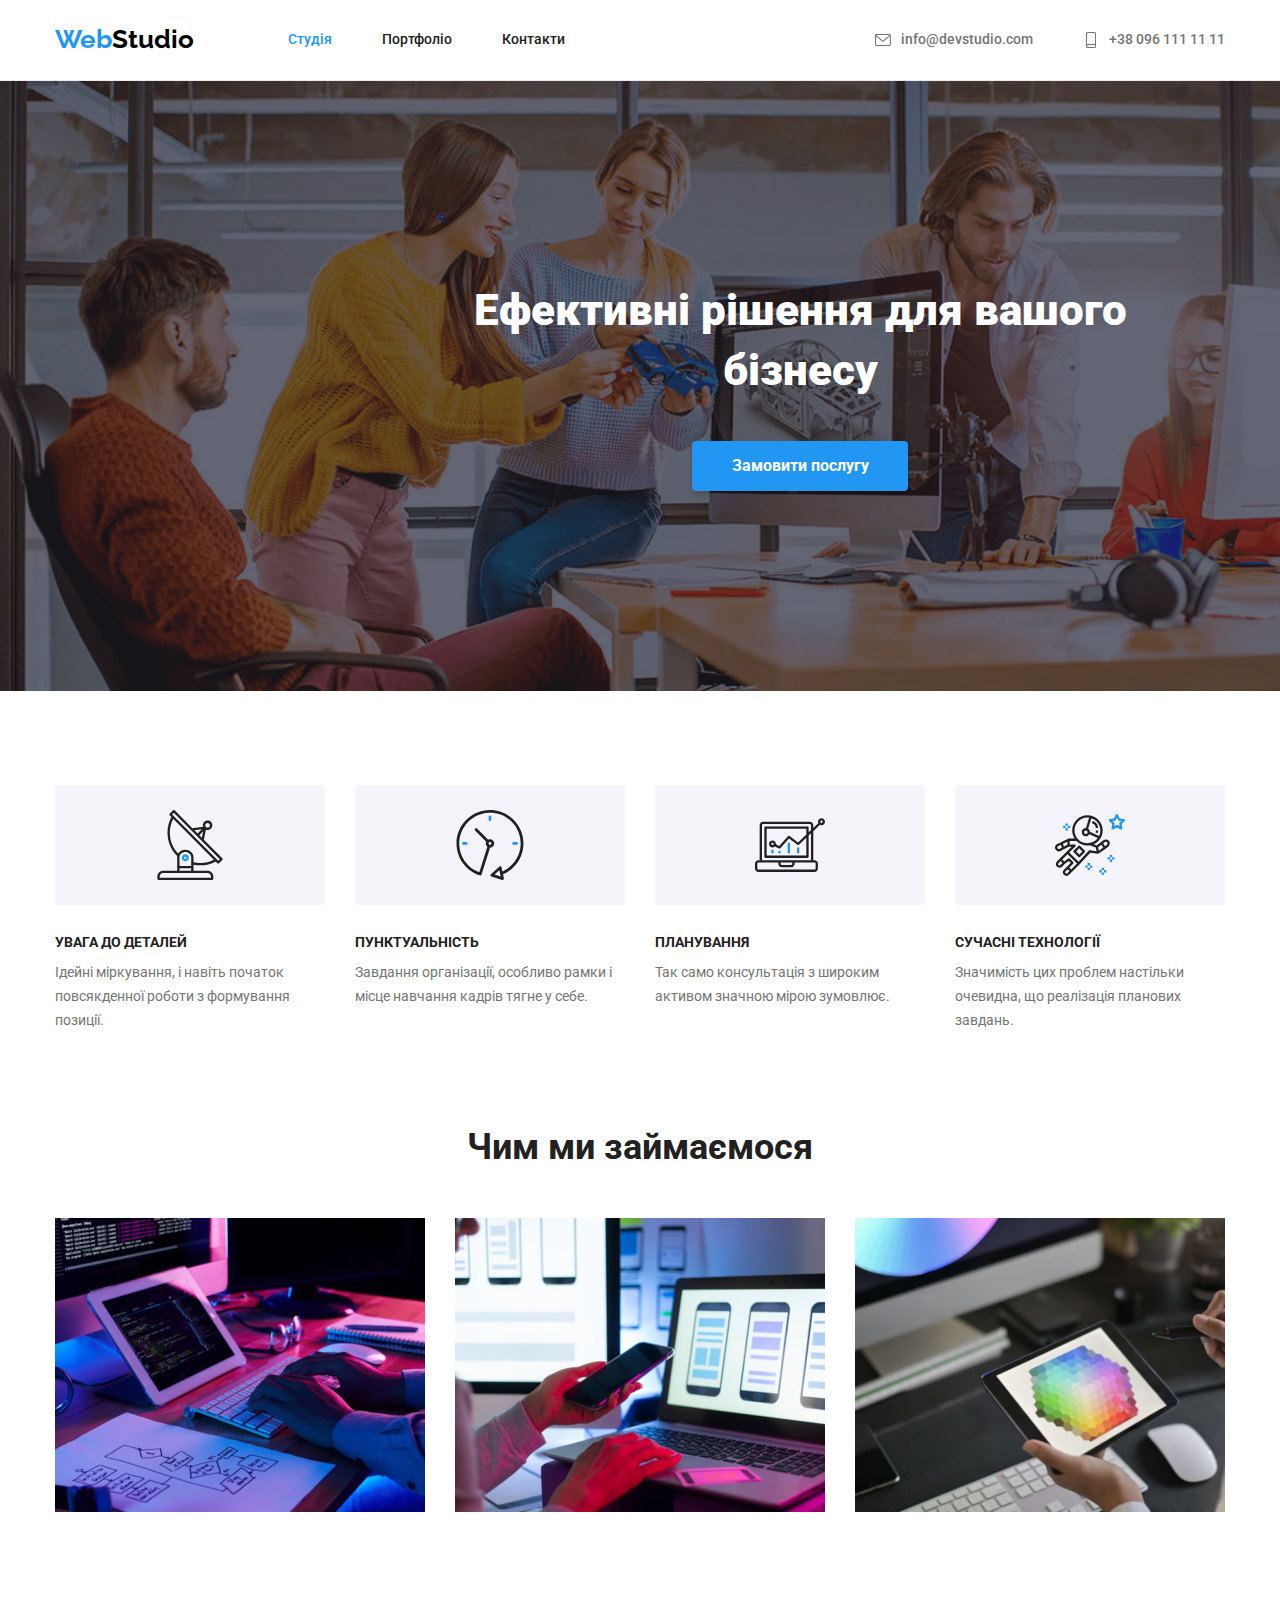
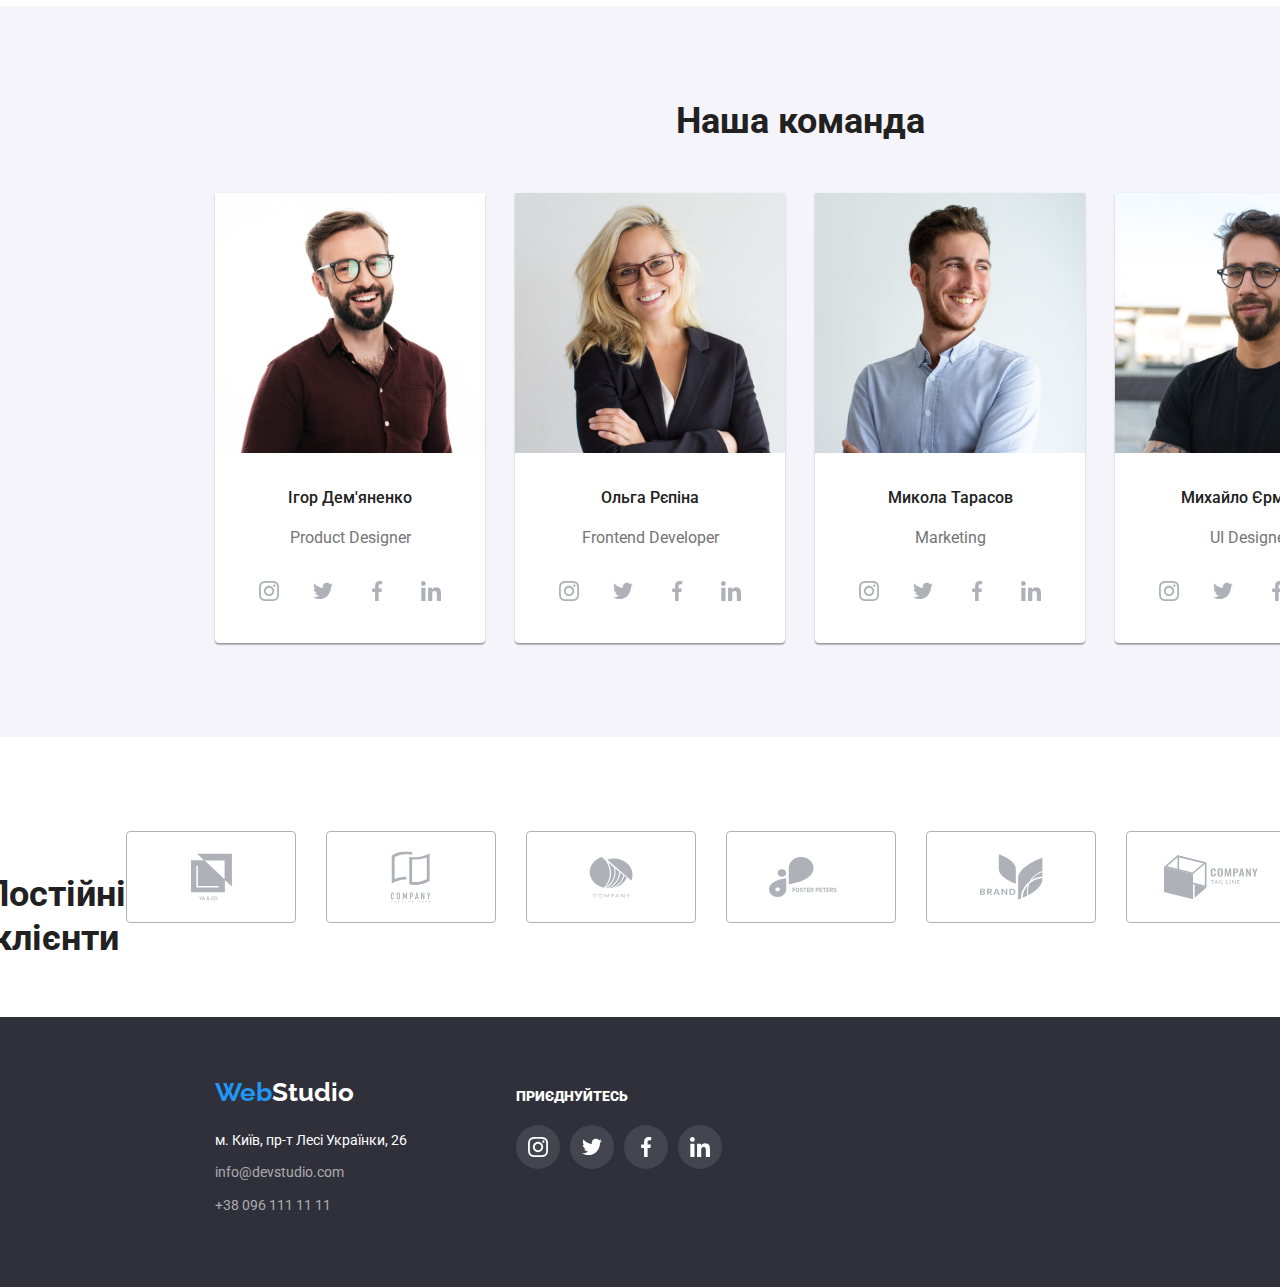
==== commit 4f95f833: "fixed footer" ====
--- a/index.html
+++ b/index.html
@@ -34,14 +34,14 @@
           <li class="item">
             <a href="#mailto:info@devstudio.com" class="nav-link contacts-header contact-icon color-contact"
               ><svg viewBox="0 0 100 100" width="16" class="contact-svg icon shape-codepen">
-                <use xlink:href="/images/icons.svg#icon-mail"></use>
+                <use xlink:href="./images/icons.svg#icon-mail"></use>
               </svg>info@devstudio.com</a
             >
           </li>
           <li class="item">
             <a href="#tel:+380961111111" class="nav-link contacts-header contact-icon color-contact">
               <svg viewBox="0 0 100 100" width="16" class="contact-svg icon shape-codepen">
-              <use xlink:href="/images/icons.svg#icon-tel"></use>
+              <use xlink:href="./images/icons.svg#icon-tel"></use>
             </svg>+38 096 111 11 11</a>
           </li>
         </ul>
@@ -62,7 +62,7 @@
             <li class="about-flex ">
               <div class="about-icon">
               <svg viewBox="0 0 100 100" width="70" class="icon-element">
-                <use xlink:href="/images/icons.svg#icon-antenna"></use>
+                <use xlink:href="./images/icons.svg#icon-antenna"></use>
               </svg></div>
               <h3 class="about-title">УВАГА ДО ДЕТАЛЕЙ</h3>
               <p class="about-text">
@@ -72,7 +72,7 @@
             <li class="about-flex">
               <div class="about-icon">
                 <svg viewBox="0 0 100 100" width="70" class="icon-element">
-                  <use xlink:href="/images/icons.svg#icon-clock"></use>
+                  <use xlink:href="./images/icons.svg#icon-clock"></use>
                 </svg></div>
               <h3 class="about-title">ПУНКТУАЛЬНІСТЬ</h3>
               <p class="about-text">
@@ -82,7 +82,7 @@
             <li class="about-flex">
               <div class="about-icon">
                 <svg viewBox="0 0 100 100" width="70" class="icon-element">
-                  <use xlink:href="/images/icons.svg#icon-diagram"></use>
+                  <use xlink:href="./images/icons.svg#icon-diagram"></use>
                 </svg></div>
               <h3 class="about-title">ПЛАНУВАННЯ</h3>
               <p class="about-text">
@@ -92,7 +92,7 @@
             <li class="about-flex">
               <div class="about-icon">
                 <svg viewBox="0 0 100 100" width="70" class="icon-element">
-                  <use xlink:href="/images/icons.svg#icon-astronaut"></use>
+                  <use xlink:href="./images/icons.svg#icon-astronaut"></use>
                 </svg></div>
               <h3 class="about-title">СУЧАСНІ ТЕХНОЛОГІЇ</h3>
               <p class="about-text">
@@ -131,26 +131,26 @@
                   <li class="social-item">
                     <a class="team-icon" href="">
                       <svg viewBox="0 0 100 100" width="20" class="icon shape-codepen">
-                        <use xlink:href="/images/icons.svg#icon-instagram"></use>
+                        <use xlink:href="./images/icons.svg#icon-instagram"></use>
                       </svg>
                     </a>
                   </li>
                   <li class="social-item">
                     <a class="team-icon" href="">
                       <svg viewBox="0 0 100 100" width="20" class="icon shape-codepen">
-                        <use xlink:href="/images/icons.svg#icon-twitter"></use>
-                      </svg>
-                    </a></li>
-                  <li class="social-item">
-                    <a class="team-icon" href="">
-                      <svg viewBox="0 0 100 100" width="20" class="icon shape-codepen">
-                        <use xlink:href="/images/icons.svg#icon-facebook"></use>
-                      </svg>
-                    </a></li>
-                  <li class="social-item">
-                    <a class="team-icon" href="">
-                      <svg viewBox="0 0 100 100" width="20" class="icon shape-codepen">
-                        <use xlink:href="/images/icons.svg#icon-linkedin"></use>
+                        <use xlink:href="./images/icons.svg#icon-twitter"></use>
+                      </svg>
+                    </a></li>
+                  <li class="social-item">
+                    <a class="team-icon" href="">
+                      <svg viewBox="0 0 100 100" width="20" class="icon shape-codepen">
+                        <use xlink:href="./images/icons.svg#icon-facebook"></use>
+                      </svg>
+                    </a></li>
+                  <li class="social-item">
+                    <a class="team-icon" href="">
+                      <svg viewBox="0 0 100 100" width="20" class="icon shape-codepen">
+                        <use xlink:href="./images/icons.svg#icon-linkedin"></use>
                       </svg>
                     </a></li>
                 </ul>
@@ -165,26 +165,26 @@
                   <li class="social-item">
                     <a class="team-icon" href="">
                       <svg viewBox="0 0 100 100" width="20" class="icon shape-codepen">
-                        <use xlink:href="/images/icons.svg#icon-instagram"></use>
+                        <use xlink:href="./images/icons.svg#icon-instagram"></use>
                       </svg>
                     </a>
                   </li>
                   <li class="social-item">
                     <a class="team-icon" href="">
                       <svg viewBox="0 0 100 100" width="20" class="icon shape-codepen">
-                        <use xlink:href="/images/icons.svg#icon-twitter"></use>
-                      </svg>
-                    </a></li>
-                  <li class="social-item">
-                    <a class="team-icon" href="">
-                      <svg viewBox="0 0 100 100" width="20" class="icon shape-codepen">
-                        <use xlink:href="/images/icons.svg#icon-facebook"></use>
-                      </svg>
-                    </a></li>
-                  <li class="social-item">
-                    <a class="team-icon" href="">
-                      <svg viewBox="0 0 100 100" width="20" class="icon shape-codepen">
-                        <use xlink:href="/images/icons.svg#icon-linkedin"></use>
+                        <use xlink:href="./images/icons.svg#icon-twitter"></use>
+                      </svg>
+                    </a></li>
+                  <li class="social-item">
+                    <a class="team-icon" href="">
+                      <svg viewBox="0 0 100 100" width="20" class="icon shape-codepen">
+                        <use xlink:href="./images/icons.svg#icon-facebook"></use>
+                      </svg>
+                    </a></li>
+                  <li class="social-item">
+                    <a class="team-icon" href="">
+                      <svg viewBox="0 0 100 100" width="20" class="icon shape-codepen">
+                        <use xlink:href="./images/icons.svg#icon-linkedin"></use>
                       </svg>
                     </a></li>
                 </ul>
@@ -199,26 +199,26 @@
                   <li class="social-item">
                     <a class="team-icon" href="">
                       <svg viewBox="0 0 100 100" width="20" class="icon shape-codepen">
-                        <use xlink:href="/images/icons.svg#icon-instagram"></use>
+                        <use xlink:href="./images/icons.svg#icon-instagram"></use>
                       </svg>
                     </a>
                   </li>
                   <li class="social-item">
                     <a class="team-icon" href="">
                       <svg viewBox="0 0 100 100" width="20" class="icon shape-codepen">
-                        <use xlink:href="/images/icons.svg#icon-twitter"></use>
-                      </svg>
-                    </a></li>
-                  <li class="social-item">
-                    <a class="team-icon" href="">
-                      <svg viewBox="0 0 100 100" width="20" class="icon shape-codepen">
-                        <use xlink:href="/images/icons.svg#icon-facebook"></use>
-                      </svg>
-                    </a></li>
-                  <li class="social-item">
-                    <a class="team-icon" href="">
-                      <svg viewBox="0 0 100 100" width="20" class="icon shape-codepen">
-                        <use xlink:href="/images/icons.svg#icon-linkedin"></use>
+                        <use xlink:href="./images/icons.svg#icon-twitter"></use>
+                      </svg>
+                    </a></li>
+                  <li class="social-item">
+                    <a class="team-icon" href="">
+                      <svg viewBox="0 0 100 100" width="20" class="icon shape-codepen">
+                        <use xlink:href="./images/icons.svg#icon-facebook"></use>
+                      </svg>
+                    </a></li>
+                  <li class="social-item">
+                    <a class="team-icon" href="">
+                      <svg viewBox="0 0 100 100" width="20" class="icon shape-codepen">
+                        <use xlink:href="./images/icons.svg#icon-linkedin"></use>
                       </svg>
                     </a></li>
                 </ul>
@@ -233,26 +233,26 @@
                   <li class="social-item">
                     <a class="team-icon" href="">
                       <svg viewBox="0 0 100 100" width="20" class="icon shape-codepen">
-                        <use xlink:href="/images/icons.svg#icon-instagram"></use>
+                        <use xlink:href="./images/icons.svg#icon-instagram"></use>
                       </svg>
                     </a>
                   </li>
                   <li class="social-item">
                     <a class="team-icon" href="">
                       <svg viewBox="0 0 100 100" width="20" class="icon shape-codepen">
-                        <use xlink:href="/images/icons.svg#icon-twitter"></use>
-                      </svg>
-                    </a></li>
-                  <li class="social-item">
-                    <a class="team-icon" href="">
-                      <svg viewBox="0 0 100 100" width="20" class="icon shape-codepen">
-                        <use xlink:href="/images/icons.svg#icon-facebook"></use>
-                      </svg>
-                    </a></li>
-                  <li class="social-item">
-                    <a class="team-icon" href="">
-                      <svg viewBox="0 0 100 100" width="20" class="icon shape-codepen">
-                        <use xlink:href="/images/icons.svg#icon-linkedin"></use>
+                        <use xlink:href="./images/icons.svg#icon-twitter"></use>
+                      </svg>
+                    </a></li>
+                  <li class="social-item">
+                    <a class="team-icon" href="">
+                      <svg viewBox="0 0 100 100" width="20" class="icon shape-codepen">
+                        <use xlink:href="./images/icons.svg#icon-facebook"></use>
+                      </svg>
+                    </a></li>
+                  <li class="social-item">
+                    <a class="team-icon" href="">
+                      <svg viewBox="0 0 100 100" width="20" class="icon shape-codepen">
+                        <use xlink:href="./images/icons.svg#icon-linkedin"></use>
                       </svg>
                     </a></li>
                 </ul>
@@ -262,37 +262,37 @@
         </div>
       </section>
       <section class="section">
-        <div class="conteiner">
+        <div class="conteiner client-container">
         <h2 class="clients-title">Постійні клієнти</h2>
         <ul class="list clients-list">
           <li class="client-list"><a class="client-link" href="">
             <svg viewBox="0 0 28 32" width="41" class="clients-border">
-              <use xlink:href="/images/icons.svg#icon-client1"></use>
+              <use xlink:href="./images/icons.svg#icon-client1"></use>
             </svg>
           </a></li>
           <li class="client-list"><a class="client-link" href="">
             <svg viewBox="0 0 25 32" width="40" class="icon shape-codepen">
-              <use xlink:href="/images/icons.svg#icon-client2"></use>
+              <use xlink:href="./images/icons.svg#icon-client2"></use>
             </svg>
           </a></li>
           <li class="client-list"><a class="client-link" href="">
             <svg viewBox="0 0 34 32" width="44" class="icon shape-codepen">
-              <use xlink:href="/images/icons.svg#icon-client3"></use>
+              <use xlink:href="./images/icons.svg#icon-client3"></use>
             </svg>
           </a></li>
           <li class="client-list"><a class="client-link" href="">
             <svg viewBox="0 0 65 32" width="84" class="icon shape-codepen">
-              <use xlink:href="/images/icons.svg#icon-client4"></use>
+              <use xlink:href="./images/icons.svg#icon-client4"></use>
             </svg>
           </a></li>
           <li class="client-list"><a class="client-link" href="">
             <svg viewBox="0 0 43 32" width="63" class="icon shape-codepen">
-              <use xlink:href="/images/icons.svg#icon-client5"></use>
+              <use xlink:href="./images/icons.svg#icon-client5"></use>
             </svg>
           </a></li>
           <li class="client-list"><a class="client-link" href="">
             <svg viewBox="0 0 67 32" width="94" class="icon shape-codepen">
-              <use xlink:href="/images/icons.svg#icon-client6"></use>
+              <use xlink:href="./images/icons.svg#icon-client6"></use>
             </svg>
           </a></li>
         </ul>
@@ -300,61 +300,63 @@
       </section>
     </main>
     <footer class="footer-item">
-      <div class="conteiner footer-padding">
-        <a href="index.html" class="logo logo-footer logo-top"><span>Web</span>Studio</a>
-        <address class="address-footer">
-          <ul class="list footer-flex">
-            <li class="footer-link">
-              <a
-                href="https://goo.gl/maps/oDGecrBfa1tS1iLr5"
-                target="_blank"
-                rel="noopener nofollow noreferrer"
-                class="address-list"
-                >м. Київ, пр-т Лесі Українки, 26</a
-              >
-            </li>
-            <li class="footer-link">
-              <a
-                id="mailto:info@devstudio.com"
-                href="mailto:info@devstudio.com"
-                class="address-list contacts"
-                >info@devstudio.com</a
-              >
-            </li>
-            <li class="footer-link">
-              <a id="tel:+380961111111" href="tel:+380961111111" class="address-list contacts"
-                >+38 096 111 11 11</a
-              >
-            </li>
-          </ul>
+      <div class="conteiner container-footer">
+        <div class="footer-padding">
+          <a href="index.html" class="logo logo-footer logo-top"><span>Web</span>Studio</a>
+          <address class="address-footer">
+            <ul class="list footer-flex">
+              <li class="footer-link">
+                <a
+                  href="https://goo.gl/maps/oDGecrBfa1tS1iLr5"
+                  target="_blank"
+                  rel="noopener nofollow noreferrer"
+                  class="address-list"
+                  >м. Київ, пр-т Лесі Українки, 26</a
+                >
+              </li>
+              <li class="footer-link">
+                <a
+                  id="mailto:info@devstudio.com"
+                  href="mailto:info@devstudio.com"
+                  class="address-list contacts"
+                  >info@devstudio.com</a
+                >
+              </li>
+              <li class="footer-link">
+                <a id="tel:+380961111111" href="tel:+380961111111" class="address-list contacts"
+                  >+38 096 111 11 11</a
+                >
+              </li>
+            </ul>
+        </div>
+
+        <div class="social-footer">
+          <p class="title-soc"><b>приєднуйтесь</b></p>
+          <ul class="social-list list color-fill">
+            <li class="footer-list"><a class="fill-fotter" href="">
+              <svg viewBox="0 0 100 100" width="20" class="icon-footer">
+                <use xlink:href="./images/icons.svg#icon-instagram-f"></use>
+              </svg>
+            </a></li>
+            <li class="footer-list"><a class="fill-fotter" href="">
+              <svg viewBox="0 0 100 100" width="20" class="icon">
+                <use xlink:href="./images/icons.svg#icon-twitter-f"></use>
+              </svg>
+            </a></li>
+            <li class="footer-list"><a class="fill-fotter" href="">
+              <svg viewBox="0 0 100 100" width="20" class="icon">
+                <use xlink:href="./images/icons.svg#icon-facebook-f"></use>
+              </svg>
+            </a></li>
+            <li class="footer-list"><a class="fill-fotter" href="">
+              <svg viewBox="0 0 100 100" width="20" class="icon">
+                <use xlink:href="./images/icons.svg#icon-linkedin-f"></use>
+              </svg>
+            </a></li>
+          </ul>
+        </div>
         </div>
         </address>
-
-      <div class="social-footer">
-        <h2 class="title-soc">приєднуйтесь</h2>
-        <ul class="social-list list color-fill">
-          <li class="footer-list"><a class="fill-fotter" href="">
-            <svg viewBox="0 0 100 100" width="20" class="icon-footer">
-              <use xlink:href="/images/icons.svg#icon-instagram-f"></use>
-            </svg>
-          </a></li>
-          <li class="footer-list"><a class="fill-fotter" href="">
-            <svg viewBox="0 0 100 100" width="20" class="icon">
-              <use xlink:href="/images/icons.svg#icon-twitter-f"></use>
-            </svg>
-          </a></li>
-          <li class="footer-list"><a class="fill-fotter" href="">
-            <svg viewBox="0 0 100 100" width="20" class="icon">
-              <use xlink:href="/images/icons.svg#icon-facebook-f"></use>
-            </svg>
-          </a></li>
-          <li class="footer-list"><a class="fill-fotter" href="">
-            <svg viewBox="0 0 100 100" width="20" class="icon">
-              <use xlink:href="/images/icons.svg#icon-linkedin-f"></use>
-            </svg>
-          </a></li>
-        </ul>
-      </div>
     </footer>
   </body>
 </html>
--- a/css/styles.css
+++ b/css/styles.css
@@ -35,6 +35,7 @@
   width: 1200px;
   padding-left: 15px;
   padding-right: 15px;
+  
 }
 
 .header-border {
@@ -105,6 +106,12 @@
 
 .contacts-header {
   color: var(--grey-text-color);
+}
+
+.contact-icon {
+  display: flex;
+  margin: 0;
+  padding: 0;
 }
 
 .contact-svg {
@@ -280,8 +287,11 @@
 }
 
 .about-icon {
+  display: flex;
+  justify-content: center;
+  width: 270px;
+  height: 120px;
   background: #f5f4fa;
-  padding: 25px 100px;
   border-radius: 4px;
   margin-bottom: 30px;
 }
@@ -443,16 +453,17 @@
 
 /* Clients section */
 
+.client-container {
+  display: flex;
+  justify-content: center;
+  align-items: baseline;
+  width: 170px;
+  height: 92px;
+}
+
+
 .clients-list {
   display: flex;
-  margin: 0;
-  padding: 0;
-}
-
-.contact-icon {
-  display: flex;
-  margin: 0;
-  padding: 0;
 }
 
 .client-list {
@@ -476,7 +487,7 @@
 
 .client-link:hover {
   border: 1px solid var(--transitional-text-color);
-  fill: var(--transitional-text-color)
+  fill: var(--transitional-text-color);
 }
 
 .clients-title {
@@ -512,10 +523,14 @@
   width: 1600px;
 }
 
+.container-footer {
+  display: flex;
+  align-items: baseline;
+}
+
 .footer-padding {
   display: block;
   margin-right: 0;
-  margin-left: 215px;
   padding-top: 60px;
   padding-bottom: 60px;
 }
@@ -570,9 +585,9 @@
 }
 
 .social-footer {
-display: block;
-margin-left: 516px;
-width: 206px;
+  display: block;
+  margin-left: 70px;
+  width: 206px;
 }
 
 .social-list {
@@ -603,7 +618,7 @@
 
 .footer-list:nth-child(4n) {
   margin-right: 0;
-} 
+}
 
 .fill-fotter:hover {
   background: var(--transitional-text-color);
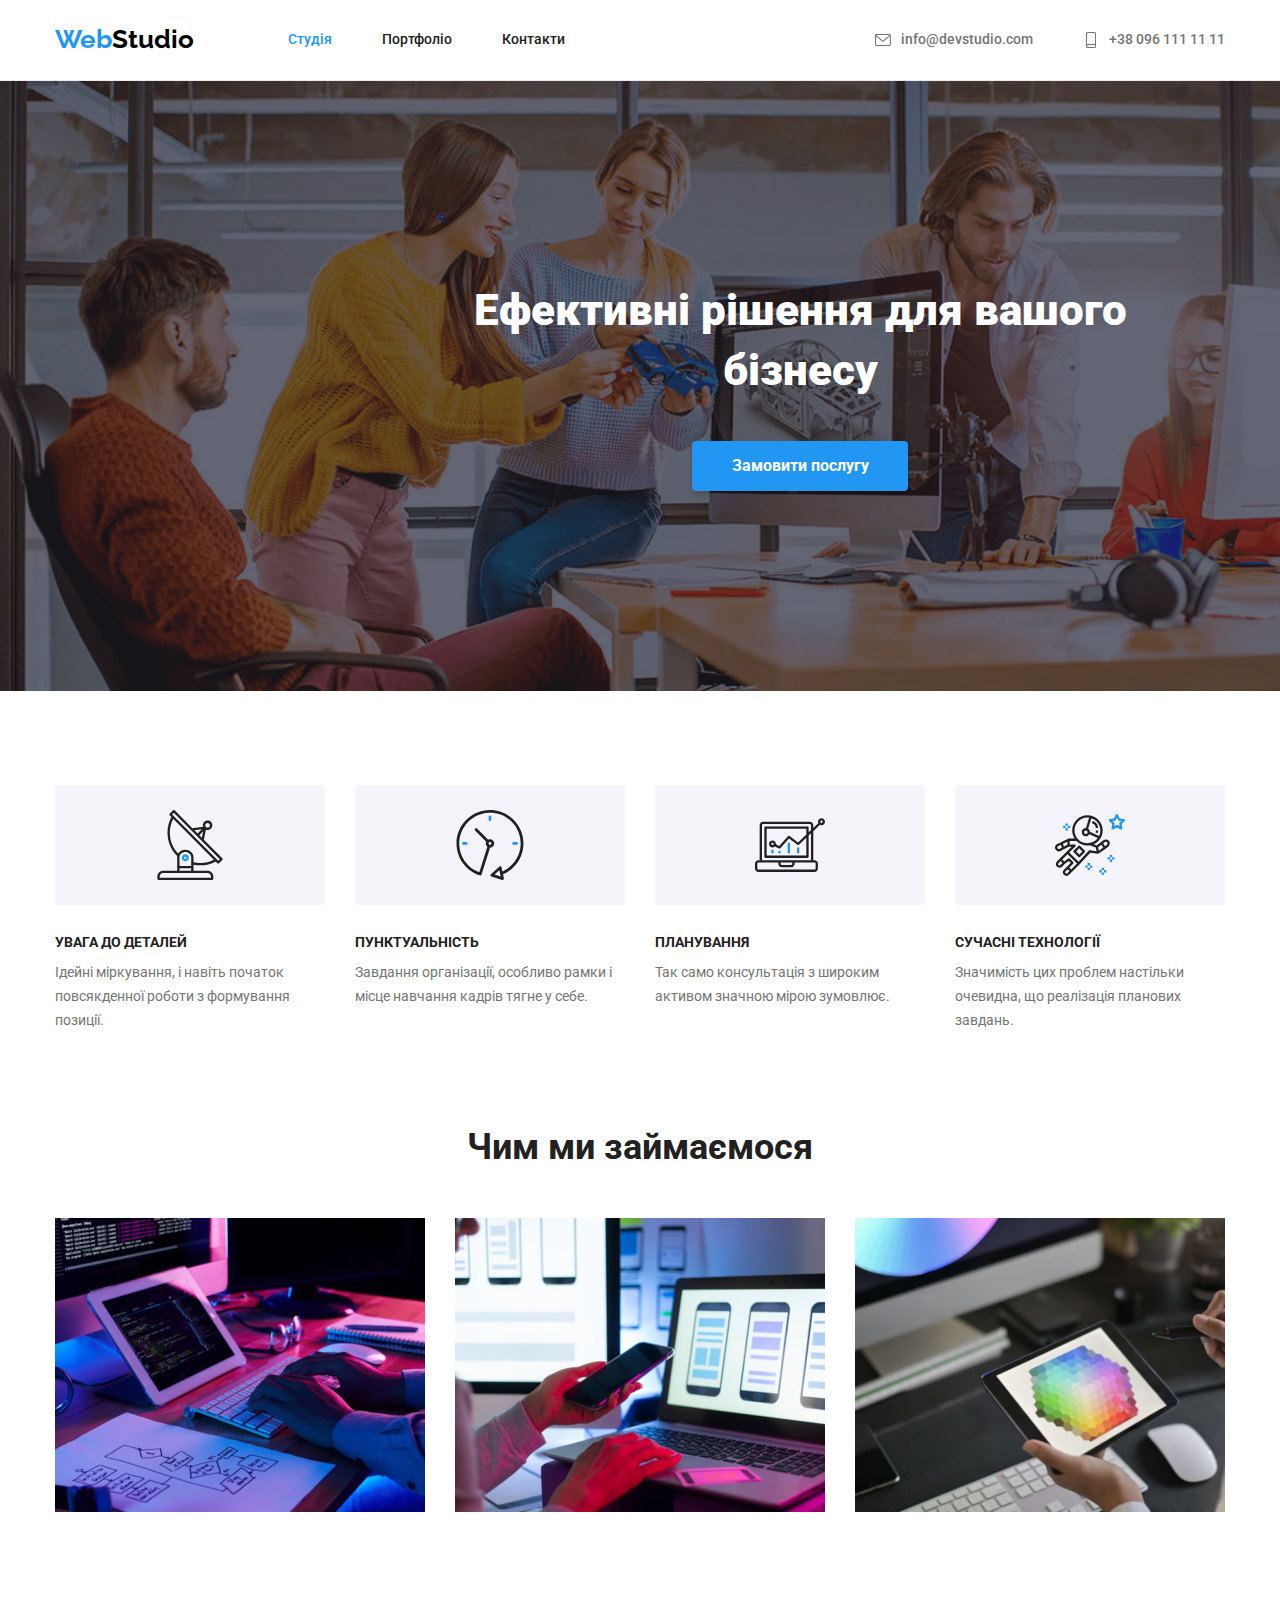
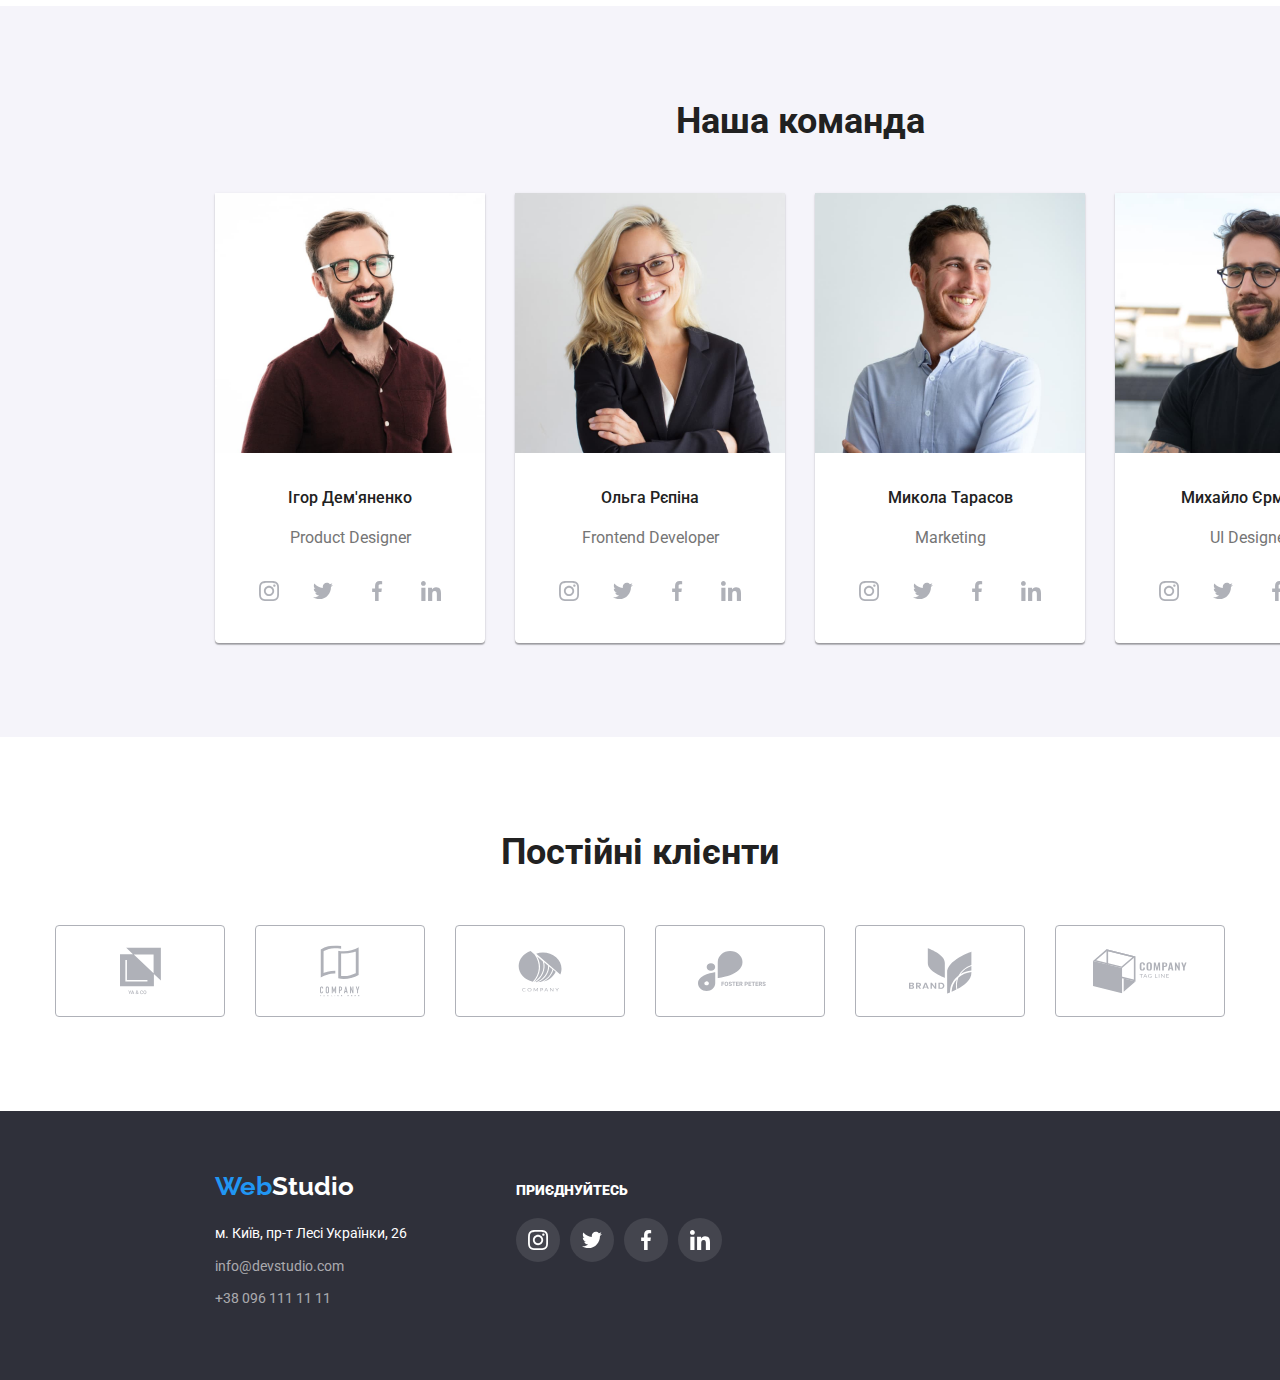
==== commit 86f50d72: "add focus" ====
--- a/index.html
+++ b/index.html
@@ -29,20 +29,19 @@
             <li class="item"><a href="" class="nav-link">Контакти</a></li>
           </ul>
         </nav>
-        
+
         <ul class="auth-nav site-nav list indent">
           <li class="item">
-            <a href="#mailto:info@devstudio.com" class="nav-link contacts-header contact-icon color-contact"
-              ><svg viewBox="0 0 100 100" width="16" class="contact-svg icon shape-codepen">
-                <use xlink:href="./images/icons.svg#icon-mail"></use>
-              </svg>info@devstudio.com</a
-            >
+            <a
+              href="#mailto:info@devstudio.com"
+              class="nav-link contacts-header contact-icon color-contact">
+              <svg viewBox="0 0 100 100" width="16" class="contact-svg icon">
+                <use xlink:href="./images/icons.svg#icon-mail"></use></svg>info@devstudio.com</a>
           </li>
           <li class="item">
             <a href="#tel:+380961111111" class="nav-link contacts-header contact-icon color-contact">
-              <svg viewBox="0 0 100 100" width="16" class="contact-svg icon shape-codepen">
-              <use xlink:href="./images/icons.svg#icon-tel"></use>
-            </svg>+38 096 111 11 11</a>
+              <svg viewBox="0 0 100 100" width="16" class="contact-svg icon">
+                <use xlink:href="./images/icons.svg#icon-tel"></use></svg>+38 096 111 11 11</a>
           </li>
         </ul>
       </div>
@@ -59,11 +58,12 @@
         <div class="conteiner about-padding">
           <h2 hidden>УВАГА ДО ДЕТАЛЕЙ</h2>
           <ul class="site-nav list about-item">
-            <li class="about-flex ">
+            <li class="about-flex">
               <div class="about-icon">
-              <svg viewBox="0 0 100 100" width="70" class="icon-element">
-                <use xlink:href="./images/icons.svg#icon-antenna"></use>
-              </svg></div>
+                <svg viewBox="0 0 100 100" width="70" class="icon-element">
+                  <use xlink:href="./images/icons.svg#icon-antenna"></use>
+                </svg>
+              </div>
               <h3 class="about-title">УВАГА ДО ДЕТАЛЕЙ</h3>
               <p class="about-text">
                 Ідейні міркування, і навіть початок повсякденної роботи з формування позиції.
@@ -73,7 +73,8 @@
               <div class="about-icon">
                 <svg viewBox="0 0 100 100" width="70" class="icon-element">
                   <use xlink:href="./images/icons.svg#icon-clock"></use>
-                </svg></div>
+                </svg>
+              </div>
               <h3 class="about-title">ПУНКТУАЛЬНІСТЬ</h3>
               <p class="about-text">
                 Завдання організації, особливо рамки і місце навчання кадрів тягне у себе.
@@ -83,7 +84,8 @@
               <div class="about-icon">
                 <svg viewBox="0 0 100 100" width="70" class="icon-element">
                   <use xlink:href="./images/icons.svg#icon-diagram"></use>
-                </svg></div>
+                </svg>
+              </div>
               <h3 class="about-title">ПЛАНУВАННЯ</h3>
               <p class="about-text">
                 Так само консультація з широким активом значною мірою зумовлює.
@@ -93,7 +95,8 @@
               <div class="about-icon">
                 <svg viewBox="0 0 100 100" width="70" class="icon-element">
                   <use xlink:href="./images/icons.svg#icon-astronaut"></use>
-                </svg></div>
+                </svg>
+              </div>
               <h3 class="about-title">СУЧАСНІ ТЕХНОЛОГІЇ</h3>
               <p class="about-text">
                 Значимість цих проблем настільки очевидна, що реалізація планових завдань.
@@ -140,19 +143,22 @@
                       <svg viewBox="0 0 100 100" width="20" class="icon shape-codepen">
                         <use xlink:href="./images/icons.svg#icon-twitter"></use>
                       </svg>
-                    </a></li>
+                    </a>
+                  </li>
                   <li class="social-item">
                     <a class="team-icon" href="">
                       <svg viewBox="0 0 100 100" width="20" class="icon shape-codepen">
                         <use xlink:href="./images/icons.svg#icon-facebook"></use>
                       </svg>
-                    </a></li>
+                    </a>
+                  </li>
                   <li class="social-item">
                     <a class="team-icon" href="">
                       <svg viewBox="0 0 100 100" width="20" class="icon shape-codepen">
                         <use xlink:href="./images/icons.svg#icon-linkedin"></use>
                       </svg>
-                    </a></li>
+                    </a>
+                  </li>
                 </ul>
               </div>
             </li>
@@ -174,19 +180,22 @@
                       <svg viewBox="0 0 100 100" width="20" class="icon shape-codepen">
                         <use xlink:href="./images/icons.svg#icon-twitter"></use>
                       </svg>
-                    </a></li>
+                    </a>
+                  </li>
                   <li class="social-item">
                     <a class="team-icon" href="">
                       <svg viewBox="0 0 100 100" width="20" class="icon shape-codepen">
                         <use xlink:href="./images/icons.svg#icon-facebook"></use>
                       </svg>
-                    </a></li>
+                    </a>
+                  </li>
                   <li class="social-item">
                     <a class="team-icon" href="">
                       <svg viewBox="0 0 100 100" width="20" class="icon shape-codepen">
                         <use xlink:href="./images/icons.svg#icon-linkedin"></use>
                       </svg>
-                    </a></li>
+                    </a>
+                  </li>
                 </ul>
               </div>
             </li>
@@ -208,19 +217,22 @@
                       <svg viewBox="0 0 100 100" width="20" class="icon shape-codepen">
                         <use xlink:href="./images/icons.svg#icon-twitter"></use>
                       </svg>
-                    </a></li>
+                    </a>
+                  </li>
                   <li class="social-item">
                     <a class="team-icon" href="">
                       <svg viewBox="0 0 100 100" width="20" class="icon shape-codepen">
                         <use xlink:href="./images/icons.svg#icon-facebook"></use>
                       </svg>
-                    </a></li>
+                    </a>
+                  </li>
                   <li class="social-item">
                     <a class="team-icon" href="">
                       <svg viewBox="0 0 100 100" width="20" class="icon shape-codepen">
                         <use xlink:href="./images/icons.svg#icon-linkedin"></use>
                       </svg>
-                    </a></li>
+                    </a>
+                  </li>
                 </ul>
               </div>
             </li>
@@ -242,19 +254,22 @@
                       <svg viewBox="0 0 100 100" width="20" class="icon shape-codepen">
                         <use xlink:href="./images/icons.svg#icon-twitter"></use>
                       </svg>
-                    </a></li>
+                    </a>
+                  </li>
                   <li class="social-item">
                     <a class="team-icon" href="">
                       <svg viewBox="0 0 100 100" width="20" class="icon shape-codepen">
                         <use xlink:href="./images/icons.svg#icon-facebook"></use>
                       </svg>
-                    </a></li>
+                    </a>
+                  </li>
                   <li class="social-item">
                     <a class="team-icon" href="">
                       <svg viewBox="0 0 100 100" width="20" class="icon shape-codepen">
                         <use xlink:href="./images/icons.svg#icon-linkedin"></use>
                       </svg>
-                    </a></li>
+                    </a>
+                  </li>
                 </ul>
               </div>
             </li>
@@ -262,41 +277,55 @@
         </div>
       </section>
       <section class="section">
-        <div class="conteiner client-container">
-        <h2 class="clients-title">Постійні клієнти</h2>
-        <ul class="list clients-list">
-          <li class="client-list"><a class="client-link" href="">
-            <svg viewBox="0 0 28 32" width="41" class="clients-border">
-              <use xlink:href="./images/icons.svg#icon-client1"></use>
-            </svg>
-          </a></li>
-          <li class="client-list"><a class="client-link" href="">
-            <svg viewBox="0 0 25 32" width="40" class="icon shape-codepen">
-              <use xlink:href="./images/icons.svg#icon-client2"></use>
-            </svg>
-          </a></li>
-          <li class="client-list"><a class="client-link" href="">
-            <svg viewBox="0 0 34 32" width="44" class="icon shape-codepen">
-              <use xlink:href="./images/icons.svg#icon-client3"></use>
-            </svg>
-          </a></li>
-          <li class="client-list"><a class="client-link" href="">
-            <svg viewBox="0 0 65 32" width="84" class="icon shape-codepen">
-              <use xlink:href="./images/icons.svg#icon-client4"></use>
-            </svg>
-          </a></li>
-          <li class="client-list"><a class="client-link" href="">
-            <svg viewBox="0 0 43 32" width="63" class="icon shape-codepen">
-              <use xlink:href="./images/icons.svg#icon-client5"></use>
-            </svg>
-          </a></li>
-          <li class="client-list"><a class="client-link" href="">
-            <svg viewBox="0 0 67 32" width="94" class="icon shape-codepen">
-              <use xlink:href="./images/icons.svg#icon-client6"></use>
-            </svg>
-          </a></li>
-        </ul>
-      </div>
+        <div class="conteiner">
+          <h2 class="clients-title">Постійні клієнти</h2>
+          <div class="client-container">
+            <ul class="list clients-list">
+              <li class="client-list">
+                <a class="client-link" href="">
+                  <svg viewBox="0 0 28 32" width="41" class="clients-border">
+                    <use xlink:href="./images/icons.svg#icon-client1"></use>
+                  </svg>
+                </a>
+              </li>
+              <li class="client-list">
+                <a class="client-link" href="">
+                  <svg viewBox="0 0 25 32" width="40" class="icon shape-codepen">
+                    <use xlink:href="./images/icons.svg#icon-client2"></use>
+                  </svg>
+                </a>
+              </li>
+              <li class="client-list">
+                <a class="client-link" href="">
+                  <svg viewBox="0 0 34 32" width="44" class="icon shape-codepen">
+                    <use xlink:href="./images/icons.svg#icon-client3"></use>
+                  </svg>
+                </a>
+              </li>
+              <li class="client-list">
+                <a class="client-link" href="">
+                  <svg viewBox="0 0 65 32" width="84" class="icon shape-codepen">
+                    <use xlink:href="./images/icons.svg#icon-client4"></use>
+                  </svg>
+                </a>
+              </li>
+              <li class="client-list">
+                <a class="client-link" href="">
+                  <svg viewBox="0 0 43 32" width="63" class="icon shape-codepen">
+                    <use xlink:href="./images/icons.svg#icon-client5"></use>
+                  </svg>
+                </a>
+              </li>
+              <li class="client-list">
+                <a class="client-link" href="">
+                  <svg viewBox="0 0 67 32" width="94" class="icon shape-codepen">
+                    <use xlink:href="./images/icons.svg#icon-client6"></use>
+                  </svg>
+                </a>
+              </li>
+            </ul>
+          </div>
+        </div>
       </section>
     </main>
     <footer class="footer-item">
@@ -306,57 +335,57 @@
           <address class="address-footer">
             <ul class="list footer-flex">
               <li class="footer-link">
-                <a
-                  href="https://goo.gl/maps/oDGecrBfa1tS1iLr5"
+                <a href="https://goo.gl/maps/oDGecrBfa1tS1iLr5"
                   target="_blank"
                   rel="noopener nofollow noreferrer"
                   class="address-list"
-                  >м. Київ, пр-т Лесі Українки, 26</a
-                >
+                  >м. Київ, пр-т Лесі Українки, 26</a>
               </li>
               <li class="footer-link">
-                <a
-                  id="mailto:info@devstudio.com"
+                <a id="mailto:info@devstudio.com"
                   href="mailto:info@devstudio.com"
-                  class="address-list contacts"
-                  >info@devstudio.com</a
-                >
+                  class="address-list contacts">info@devstudio.com</a>
               </li>
               <li class="footer-link">
-                <a id="tel:+380961111111" href="tel:+380961111111" class="address-list contacts"
-                  >+38 096 111 11 11</a
-                >
+                <a id="tel:+380961111111" href="tel:+380961111111" class="address-list contacts">+38 096 111 11 11</a>
               </li>
             </ul>
-        </div>
-
+          </address>
+        </div>
         <div class="social-footer">
           <p class="title-soc"><b>приєднуйтесь</b></p>
           <ul class="social-list list color-fill">
-            <li class="footer-list"><a class="fill-fotter" href="">
-              <svg viewBox="0 0 100 100" width="20" class="icon-footer">
-                <use xlink:href="./images/icons.svg#icon-instagram-f"></use>
-              </svg>
-            </a></li>
-            <li class="footer-list"><a class="fill-fotter" href="">
-              <svg viewBox="0 0 100 100" width="20" class="icon">
-                <use xlink:href="./images/icons.svg#icon-twitter-f"></use>
-              </svg>
-            </a></li>
-            <li class="footer-list"><a class="fill-fotter" href="">
-              <svg viewBox="0 0 100 100" width="20" class="icon">
-                <use xlink:href="./images/icons.svg#icon-facebook-f"></use>
-              </svg>
-            </a></li>
-            <li class="footer-list"><a class="fill-fotter" href="">
-              <svg viewBox="0 0 100 100" width="20" class="icon">
-                <use xlink:href="./images/icons.svg#icon-linkedin-f"></use>
-              </svg>
-            </a></li>
-          </ul>
-        </div>
-        </div>
-        </address>
+            <li class="footer-list">
+              <a class="fill-fotter" href="">
+                <svg viewBox="0 0 100 100" width="20" class="icon-footer">
+                  <use xlink:href="./images/icons.svg#icon-instagram-f"></use>
+                </svg>
+              </a>
+            </li>
+            <li class="footer-list">
+              <a class="fill-fotter" href="">
+                <svg viewBox="0 0 100 100" width="20" class="icon">
+                  <use xlink:href="./images/icons.svg#icon-twitter-f"></use>
+                </svg>
+              </a>
+            </li>
+            <li class="footer-list">
+              <a class="fill-fotter" href="">
+                <svg viewBox="0 0 100 100" width="20" class="icon">
+                  <use xlink:href="./images/icons.svg#icon-facebook-f"></use>
+                </svg>
+              </a>
+            </li>
+            <li class="footer-list">
+              <a class="fill-fotter" href="">
+                <svg viewBox="0 0 100 100" width="20" class="icon">
+                  <use xlink:href="./images/icons.svg#icon-linkedin-f"></use>
+                </svg>
+              </a>
+            </li>
+          </ul>
+        </div>
+      </div>
     </footer>
   </body>
 </html>
--- a/css/styles.css
+++ b/css/styles.css
@@ -35,7 +35,6 @@
   width: 1200px;
   padding-left: 15px;
   padding-right: 15px;
-  
 }
 
 .header-border {
@@ -55,6 +54,10 @@
 
 .logo span {
   color: var(--transitional-text-color);
+}
+
+.logo:focus {
+  outline: none;
 }
 
 .list {
@@ -123,6 +126,7 @@
 .site-nav .nav-link:hover,
 .site-nav .nav-link:focus {
   color: var(--transitional-text-color);
+  outline: none;
 }
 
 .site-nav .nav-link.current {
@@ -176,6 +180,7 @@
   box-shadow: 0px 3px 1px rgba(0, 0, 0, 0.1), 0px 1px 2px rgba(0, 0, 0, 0.08),
     0px 2px 2px rgba(0, 0, 0, 0.12);
   border-radius: 4px;
+  outline: none;
 }
 
 .about-cards {
@@ -266,6 +271,10 @@
   /* cursor: pointer; */
 }
 
+.hero-btn {
+  outline: none;
+}
+
 /* About section */
 .about-title {
   margin-top: 0;
@@ -439,6 +448,12 @@
   fill: var(--btn-white-color);
 }
 
+.team-icon:focus {
+  background: var(--transitional-text-color);
+  fill: var(--btn-white-color);
+  outline: none;
+}
+
 .social-item {
   margin-right: 10px;
 }
@@ -455,12 +470,9 @@
 
 .client-container {
   display: flex;
-  justify-content: center;
-  align-items: baseline;
   width: 170px;
   height: 92px;
 }
-
 
 .clients-list {
   display: flex;
@@ -490,6 +502,12 @@
   fill: var(--transitional-text-color);
 }
 
+.client-link:focus {
+  border: 1px solid var(--transitional-text-color);
+  fill: var(--transitional-text-color);
+  outline: none;
+}
+
 .clients-title {
   font-weight: 700;
   font-size: 36px;
@@ -565,6 +583,7 @@
 .address-list:focus {
   color: var(--transitional-text-color);
   border-radius: 4px;
+  outline: none;
 }
 
 .contacts {
@@ -601,6 +620,11 @@
 
 .color-contact:hover {
   fill: var(--transitional-text-color);
+}
+
+.color-contact:focus {
+  fill: var(--transitional-text-color);
+  outline: none;
 }
 
 .fill-fotter {
@@ -623,3 +647,8 @@
 .fill-fotter:hover {
   background: var(--transitional-text-color);
 }
+
+.fill-fotter:focus {
+  background: var(--transitional-text-color);
+  outline: none;
+}
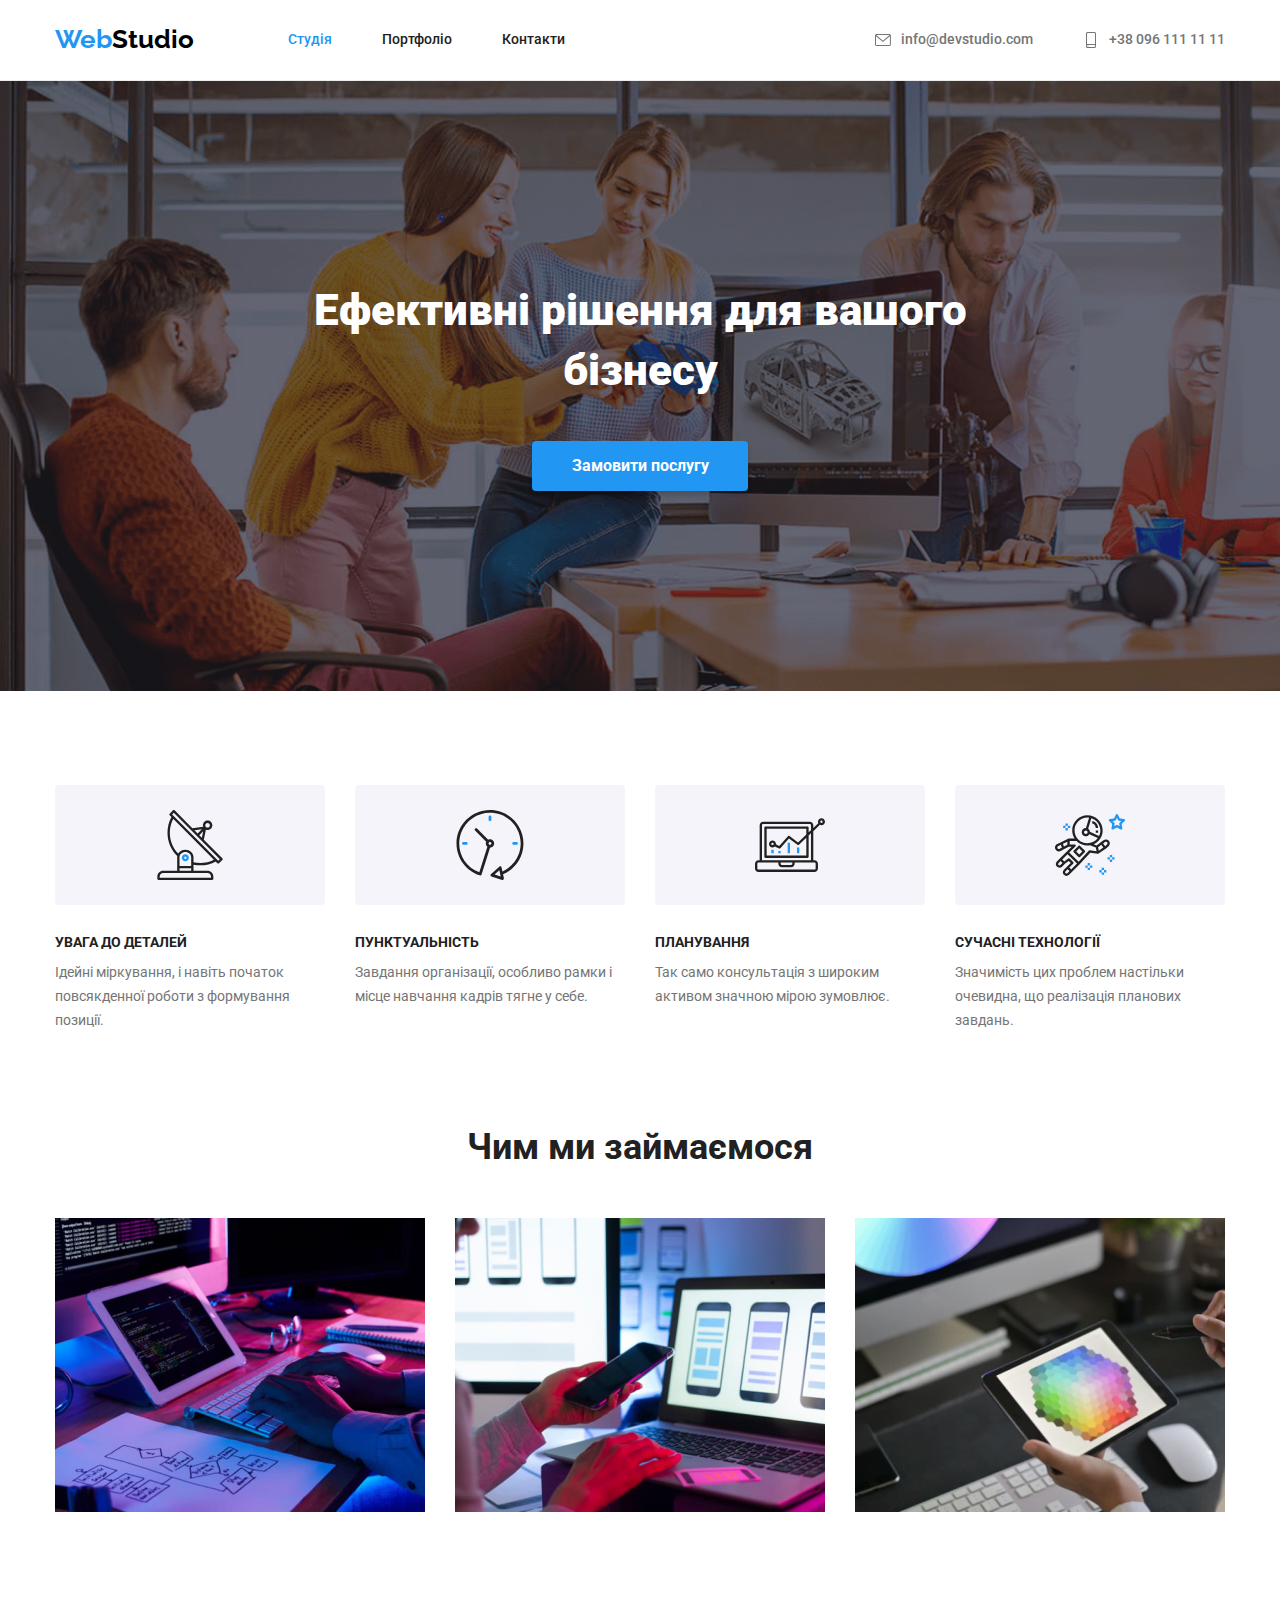
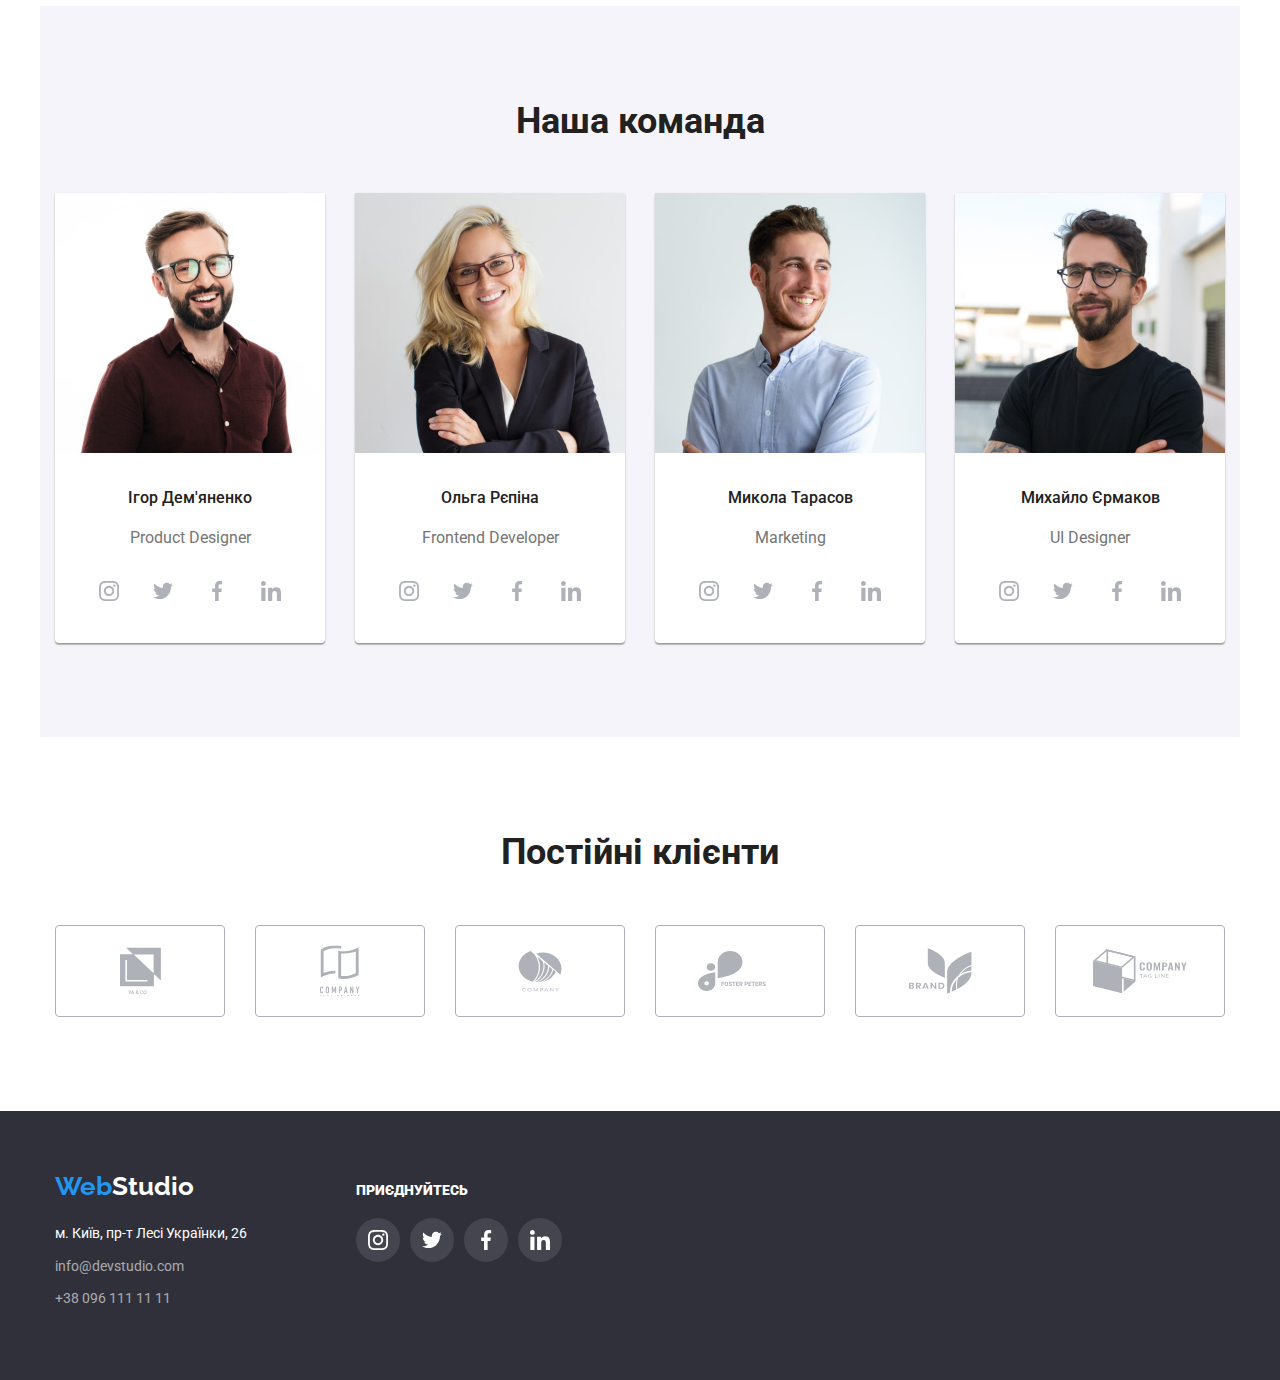
==== commit 198295cf: "corrected hover & focus" ====
--- a/index.html
+++ b/index.html
@@ -39,7 +39,9 @@
                 <use xlink:href="./images/icons.svg#icon-mail"></use></svg>info@devstudio.com</a>
           </li>
           <li class="item">
-            <a href="#tel:+380961111111" class="nav-link contacts-header contact-icon color-contact">
+            <a
+              href="#tel:+380961111111"
+              class="nav-link contacts-header contact-icon color-contact">
               <svg viewBox="0 0 100 100" width="16" class="contact-svg icon">
                 <use xlink:href="./images/icons.svg#icon-tel"></use></svg>+38 096 111 11 11</a>
           </li>
@@ -335,19 +337,23 @@
           <address class="address-footer">
             <ul class="list footer-flex">
               <li class="footer-link">
-                <a href="https://goo.gl/maps/oDGecrBfa1tS1iLr5"
+                <a
+                  href="https://goo.gl/maps/oDGecrBfa1tS1iLr5"
                   target="_blank"
                   rel="noopener nofollow noreferrer"
                   class="address-list"
                   >м. Київ, пр-т Лесі Українки, 26</a>
               </li>
               <li class="footer-link">
-                <a id="mailto:info@devstudio.com"
+                <a
+                  id="mailto:info@devstudio.com"
                   href="mailto:info@devstudio.com"
-                  class="address-list contacts">info@devstudio.com</a>
+                  class="address-list contacts"
+                  >info@devstudio.com</a>
               </li>
               <li class="footer-link">
-                <a id="tel:+380961111111" href="tel:+380961111111" class="address-list contacts">+38 096 111 11 11</a>
+                <a id="tel:+380961111111" href="tel:+380961111111" class="address-list contacts"
+                  >+38 096 111 11 11</a>
               </li>
             </ul>
           </address>
--- a/css/styles.css
+++ b/css/styles.css
@@ -138,6 +138,18 @@
   list-style: none;
 }
 
+.cards-link {
+  display: block;
+  text-decoration: none;
+}
+
+.cards-link:hover,
+.cards-link:focus {
+  box-shadow: 0px 1px 1px rgba(0, 0, 0, 0.12), 0px 4px 4px rgba(0, 0, 0, 0.06),
+    1px 4px 6px rgba(0, 0, 0, 0.16);
+  outline: none;
+}
+
 .cards {
   margin: 0 auto;
   padding-top: 94px;
@@ -195,10 +207,10 @@
   margin-bottom: 30px;
 }
 
-.cards-flex:hover {
+/* .cards-flex:hover {
   box-shadow: 0px 1px 1px rgba(0, 0, 0, 0.12), 0px 4px 4px rgba(0, 0, 0, 0.06),
     1px 4px 6px rgba(0, 0, 0, 0.16);
-}
+} */
 
 .cards-flex:nth-child(3n) {
   margin-right: 0;
@@ -233,7 +245,7 @@
 .hero {
   background: var(--color-fon-site);
   text-align: center;
-  width: 1600px;
+  max-width: 1600px;
   background-image: linear-gradient(rgba(47, 48, 58, 0.4), rgba(47, 48, 58, 0.4)),
     url(../images/bg-fon.png);
   background-repeat: no-repeat;
@@ -369,7 +381,7 @@
   background: var(--btn-background-filter);
   margin-right: auto;
   margin-left: auto;
-  width: 1600px;
+  max-width: 1200px;
 }
 
 .team {
@@ -443,11 +455,7 @@
   fill: var(--border-icon-logo);
 }
 
-.team-icon:hover {
-  background: var(--transitional-text-color);
-  fill: var(--btn-white-color);
-}
-
+.team-icon:hover,
 .team-icon:focus {
   background: var(--transitional-text-color);
   fill: var(--btn-white-color);
@@ -494,14 +502,9 @@
   border-radius: 4px;
   justify-content: center;
   fill: var(--border-icon-logo);
-  padding: 16px 32px;
-}
-
-.client-link:hover {
-  border: 1px solid var(--transitional-text-color);
-  fill: var(--transitional-text-color);
-}
-
+}
+
+.client-link:hover,
 .client-link:focus {
   border: 1px solid var(--transitional-text-color);
   fill: var(--transitional-text-color);
@@ -538,7 +541,6 @@
   margin-right: auto;
   margin-left: auto;
   background-color: var(--color-fon-site);
-  width: 1600px;
 }
 
 .container-footer {
@@ -644,11 +646,13 @@
   margin-right: 0;
 }
 
-.fill-fotter:hover {
-  background: var(--transitional-text-color);
-}
-
+.fill-fotter:hover,
 .fill-fotter:focus {
   background: var(--transitional-text-color);
   outline: none;
 }
+
+/* .fill-fotter:focus {
+  background: var(--transitional-text-color);
+  outline: none;
+} */
